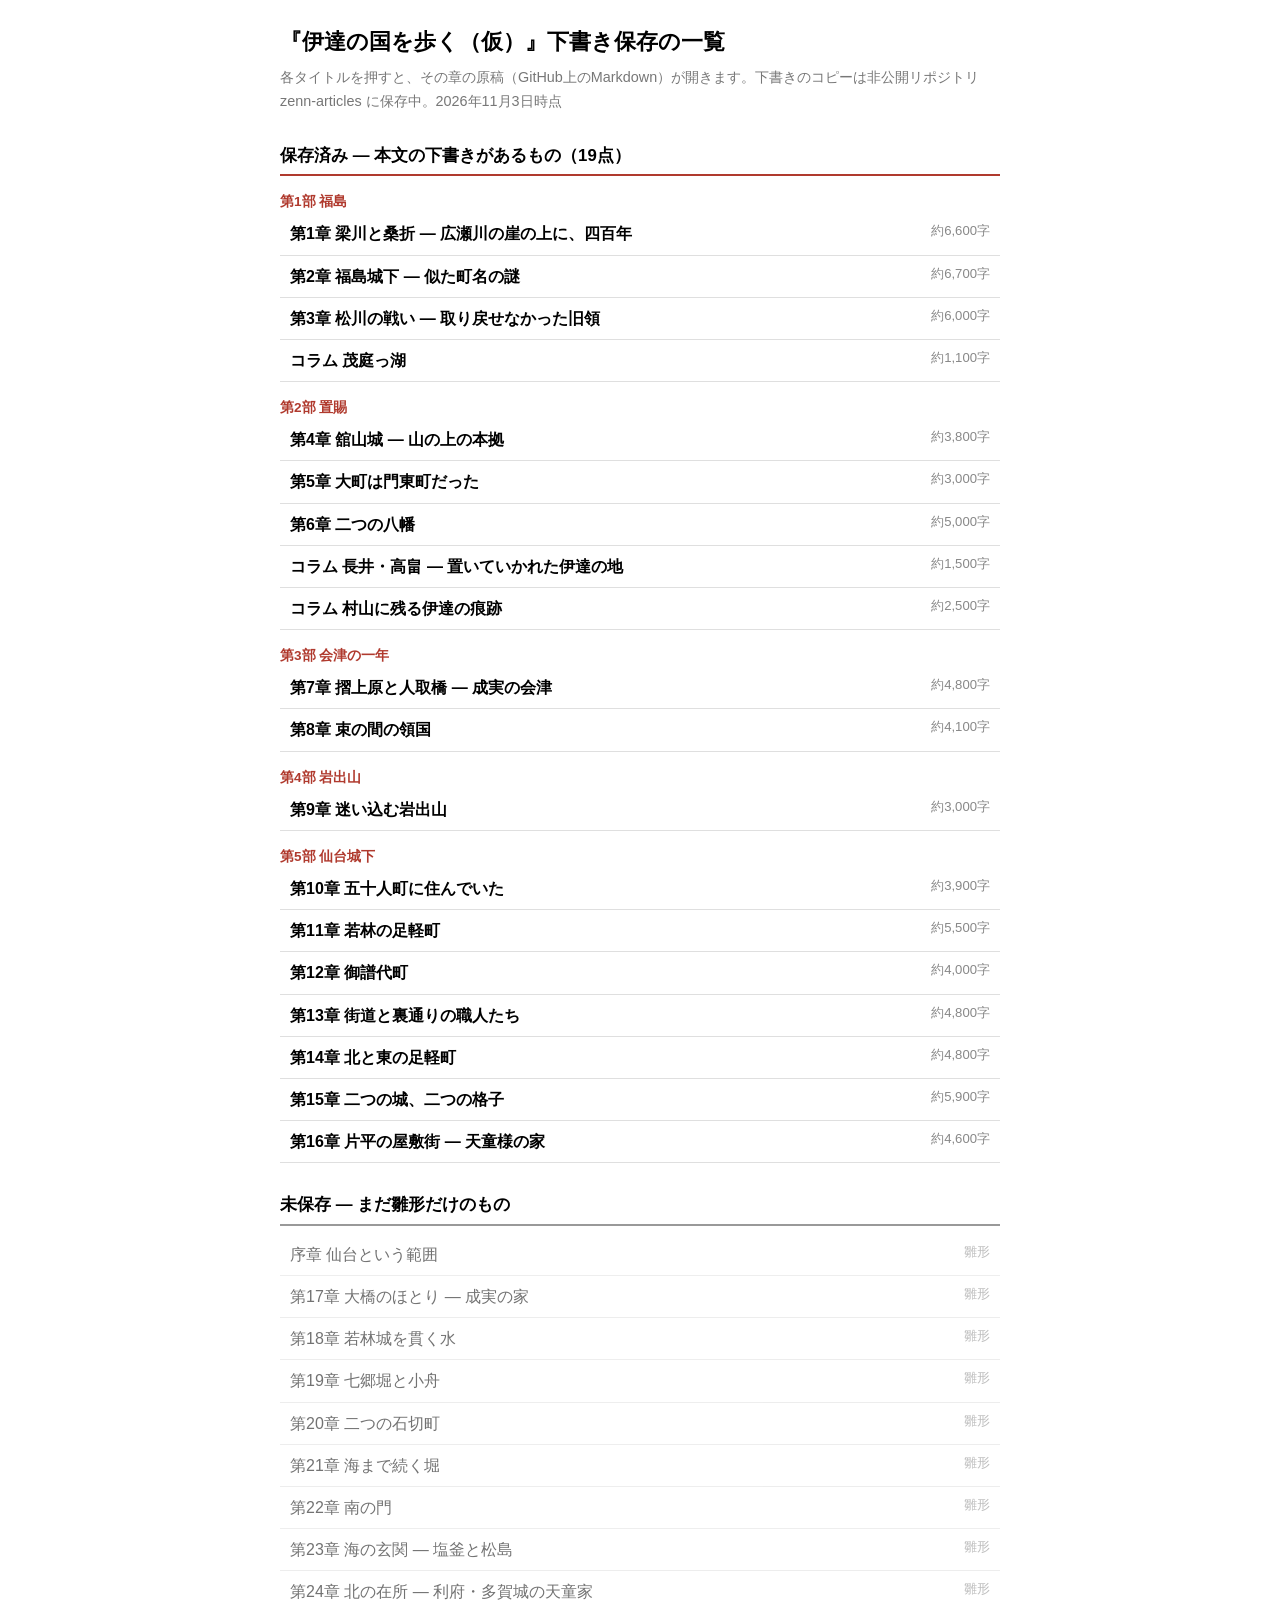
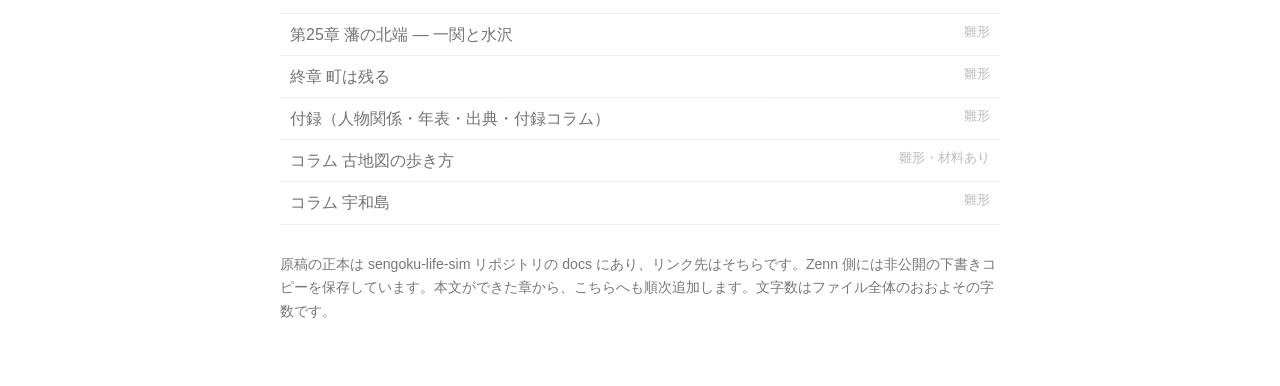
==== index.html @ dba853ce "第16章を保存済みに更新" ====
<!DOCTYPE html>
<html lang="ja">
<head>
<meta charset="utf-8">
<meta name="viewport" content="width=device-width, initial-scale=1">
<title>『伊達の国を歩く（仮）』下書き保存の一覧</title>
<style>
  :root { color-scheme: light dark; }
  body { font-family: "Hiragino Kaku Gothic ProN", "Noto Sans JP", sans-serif; margin: 0; padding: 24px 16px 48px; line-height: 1.7; }
  main { max-width: 720px; margin: 0 auto; }
  h1 { font-size: 1.35rem; margin: 0 0 4px; }
  .sub { color: #777; font-size: .9rem; margin-bottom: 20px; }
  h2 { font-size: 1.05rem; margin: 28px 0 8px; padding-bottom: 4px; border-bottom: 2px solid #b03a2e; }
  h2.todo { border-bottom-color: #999; }
  ul { list-style: none; padding: 0; margin: 0; }
  li { padding: 7px 10px; border-bottom: 1px solid rgba(128,128,128,.25); display: flex; justify-content: space-between; gap: 12px; }
  li .name { font-weight: 600; }
  li a { color: inherit; text-decoration: none; }
  li a:hover { text-decoration: underline; color: #b03a2e; }
  li .meta { color: #888; font-size: .82rem; white-space: nowrap; }
  li.dim { opacity: .55; }
  li.dim .name { font-weight: 400; }
  .badge { display: inline-block; font-size: .75rem; padding: 1px 8px; border-radius: 999px; background: #b03a2e; color: #fff; vertical-align: middle; margin-left: 6px; }
  .badge.gray { background: #888; }
  .note { margin-top: 28px; font-size: .88rem; color: #777; }
  .part { margin-top: 14px; font-size: .85rem; color: #b03a2e; font-weight: 700; }
</style>
</head>
<body>
<main>
  <h1>『伊達の国を歩く（仮）』下書き保存の一覧</h1>
  <div class="sub">各タイトルを押すと、その章の原稿（GitHub上のMarkdown）が開きます。下書きのコピーは非公開リポジトリ zenn-articles に保存中。2026年11月3日時点</div>

  <h2>保存済み ― 本文の下書きがあるもの（19点）</h2>
  <div class="part">第1部 福島</div>
  <ul>
    <li><span class="name"><a href="https://github.com/oosawak/sengoku-life-sim/blob/main/docs/book-ch01-yanagawa-koori.md">第1章 梁川と桑折 ― 広瀬川の崖の上に、四百年</a></span><span class="meta">約6,600字</span></li>
    <li><span class="name"><a href="https://github.com/oosawak/sengoku-life-sim/blob/main/docs/book-ch02-fukushima-jokamachi.md">第2章 福島城下 ― 似た町名の謎</a></span><span class="meta">約6,700字</span></li>
    <li><span class="name"><a href="https://github.com/oosawak/sengoku-life-sim/blob/main/docs/book-ch03-matsukawa.md">第3章 松川の戦い ― 取り戻せなかった旧領</a></span><span class="meta">約6,000字</span></li>
    <li><span class="name"><a href="https://github.com/oosawak/sengoku-life-sim/blob/main/docs/book-col-moniwa.md">コラム 茂庭っ湖</a></span><span class="meta">約1,100字</span></li>
  </ul>
  <div class="part">第2部 置賜</div>
  <ul>
    <li><span class="name"><a href="https://github.com/oosawak/sengoku-life-sim/blob/main/docs/book-ch04-tateyama.md">第4章 舘山城 ― 山の上の本拠</a></span><span class="meta">約3,800字</span></li>
    <li><span class="name"><a href="https://github.com/oosawak/sengoku-life-sim/blob/main/docs/book-ch05-omachi-kadoto.md">第5章 大町は門東町だった</a></span><span class="meta">約3,000字</span></li>
    <li><span class="name"><a href="https://github.com/oosawak/sengoku-life-sim/blob/main/docs/book-ch06-hachiman.md">第6章 二つの八幡</a></span><span class="meta">約5,000字</span></li>
    <li><span class="name"><a href="https://github.com/oosawak/sengoku-life-sim/blob/main/docs/book-col-nagai-takahata.md">コラム 長井・高畠 ― 置いていかれた伊達の地</a></span><span class="meta">約1,500字</span></li>
    <li><span class="name"><a href="https://github.com/oosawak/sengoku-life-sim/blob/main/docs/book-col-murayama-date.md">コラム 村山に残る伊達の痕跡</a></span><span class="meta">約2,500字</span></li>
  </ul>
  <div class="part">第3部 会津の一年</div>
  <ul>
    <li><span class="name"><a href="https://github.com/oosawak/sengoku-life-sim/blob/main/docs/book-ch07-aizu-shigezane.md">第7章 摺上原と人取橋 ― 成実の会津</a></span><span class="meta">約4,800字</span></li>
    <li><span class="name"><a href="https://github.com/oosawak/sengoku-life-sim/blob/main/docs/book-ch08-aizu-ryokoku.md">第8章 束の間の領国</a></span><span class="meta">約4,100字</span></li>
  </ul>
  <div class="part">第4部 岩出山</div>
  <ul>
    <li><span class="name"><a href="https://github.com/oosawak/sengoku-life-sim/blob/main/docs/book-ch09-iwadeyama.md">第9章 迷い込む岩出山</a></span><span class="meta">約3,000字</span></li>
  </ul>
  <div class="part">第5部 仙台城下</div>
  <ul>
    <li><span class="name"><a href="https://github.com/oosawak/sengoku-life-sim/blob/main/docs/book-ch10-gojuninmachi.md">第10章 五十人町に住んでいた</a></span><span class="meta">約3,900字</span></li>
    <li><span class="name"><a href="https://github.com/oosawak/sengoku-life-sim/blob/main/docs/book-ch11-wakabayashi-ashigaru.md">第11章 若林の足軽町</a></span><span class="meta">約5,500字</span></li>
    <li><span class="name"><a href="https://github.com/oosawak/sengoku-life-sim/blob/main/docs/book-ch12-gofudaicho.md">第12章 御譜代町</a></span><span class="meta">約4,000字</span></li>
    <li><span class="name"><a href="https://github.com/oosawak/sengoku-life-sim/blob/main/docs/book-ch13-shokunin.md">第13章 街道と裏通りの職人たち</a></span><span class="meta">約4,800字</span></li>
    <li><span class="name"><a href="https://github.com/oosawak/sengoku-life-sim/blob/main/docs/book-ch14-kita-higashi-ashigaru.md">第14章 北と東の足軽町</a></span><span class="meta">約4,800字</span></li>
    <li><span class="name"><a href="https://github.com/oosawak/sengoku-life-sim/blob/main/docs/book-ch15-two-grids.md">第15章 二つの城、二つの格子</a></span><span class="meta">約5,900字</span></li>
    <li><span class="name"><a href="https://github.com/oosawak/sengoku-life-sim/blob/main/docs/book-ch16-katahira-tendo.md">第16章 片平の屋敷街 ― 天童様の家</a></span><span class="meta">約4,600字</span></li>
  </ul>

  <h2 class="todo">未保存 ― まだ雛形だけのもの</h2>
  <ul>
    <li class="dim"><span class="name"><a href="https://github.com/oosawak/sengoku-life-sim/blob/main/docs/book-ch00-intro.md">序章 仙台という範囲</a></span><span class="meta">雛形</span></li>
    <li class="dim"><span class="name"><a href="https://github.com/oosawak/sengoku-life-sim/blob/main/docs/book-ch17-ohashi-shigezane.md">第17章 大橋のほとり ― 成実の家</a></span><span class="meta">雛形</span></li>
    <li class="dim"><span class="name"><a href="https://github.com/oosawak/sengoku-life-sim/blob/main/docs/book-ch18-rokugo-hori.md">第18章 若林城を貫く水</a></span><span class="meta">雛形</span></li>
    <li class="dim"><span class="name"><a href="https://github.com/oosawak/sengoku-life-sim/blob/main/docs/book-ch19-shichigo-hori.md">第19章 七郷堀と小舟</a></span><span class="meta">雛形</span></li>
    <li class="dim"><span class="name"><a href="https://github.com/oosawak/sengoku-life-sim/blob/main/docs/book-ch20-ishikiri.md">第20章 二つの石切町</a></span><span class="meta">雛形</span></li>
    <li class="dim"><span class="name"><a href="https://github.com/oosawak/sengoku-life-sim/blob/main/docs/book-ch21-teizan-unga.md">第21章 海まで続く堀</a></span><span class="meta">雛形</span></li>
    <li class="dim"><span class="name"><a href="https://github.com/oosawak/sengoku-life-sim/blob/main/docs/book-ch22-minami-no-mon.md">第22章 南の門</a></span><span class="meta">雛形</span></li>
    <li class="dim"><span class="name"><a href="https://github.com/oosawak/sengoku-life-sim/blob/main/docs/book-ch23-shiogama-matsushima.md">第23章 海の玄関 ― 塩釜と松島</a></span><span class="meta">雛形</span></li>
    <li class="dim"><span class="name"><a href="https://github.com/oosawak/sengoku-life-sim/blob/main/docs/book-ch24-tendo-zaisho.md">第24章 北の在所 ― 利府・多賀城の天童家</a></span><span class="meta">雛形</span></li>
    <li class="dim"><span class="name"><a href="https://github.com/oosawak/sengoku-life-sim/blob/main/docs/book-ch25-mizusawa.md">第25章 藩の北端 ― 一関と水沢</a></span><span class="meta">雛形</span></li>
    <li class="dim"><span class="name"><a href="https://github.com/oosawak/sengoku-life-sim/blob/main/docs/book-ch99-finale.md">終章 町は残る</a></span><span class="meta">雛形</span></li>
    <li class="dim"><span class="name"><a href="https://github.com/oosawak/sengoku-life-sim/blob/main/docs/book-appendix.md">付録（人物関係・年表・出典・付録コラム）</a></span><span class="meta">雛形</span></li>
    <li class="dim"><span class="name"><a href="https://github.com/oosawak/sengoku-life-sim/blob/main/docs/book-col-oldmaps.md">コラム 古地図の歩き方</a></span><span class="meta">雛形・材料あり</span></li>
    <li class="dim"><span class="name"><a href="https://github.com/oosawak/sengoku-life-sim/blob/main/docs/book-col-uwajima.md">コラム 宇和島</a></span><span class="meta">雛形</span></li>
  </ul>

  <p class="note">原稿の正本は sengoku-life-sim リポジトリの docs にあり、リンク先はそちらです。Zenn 側には非公開の下書きコピーを保存しています。本文ができた章から、こちらへも順次追加します。文字数はファイル全体のおおよその字数です。</p>
</main>
</body>
</html>
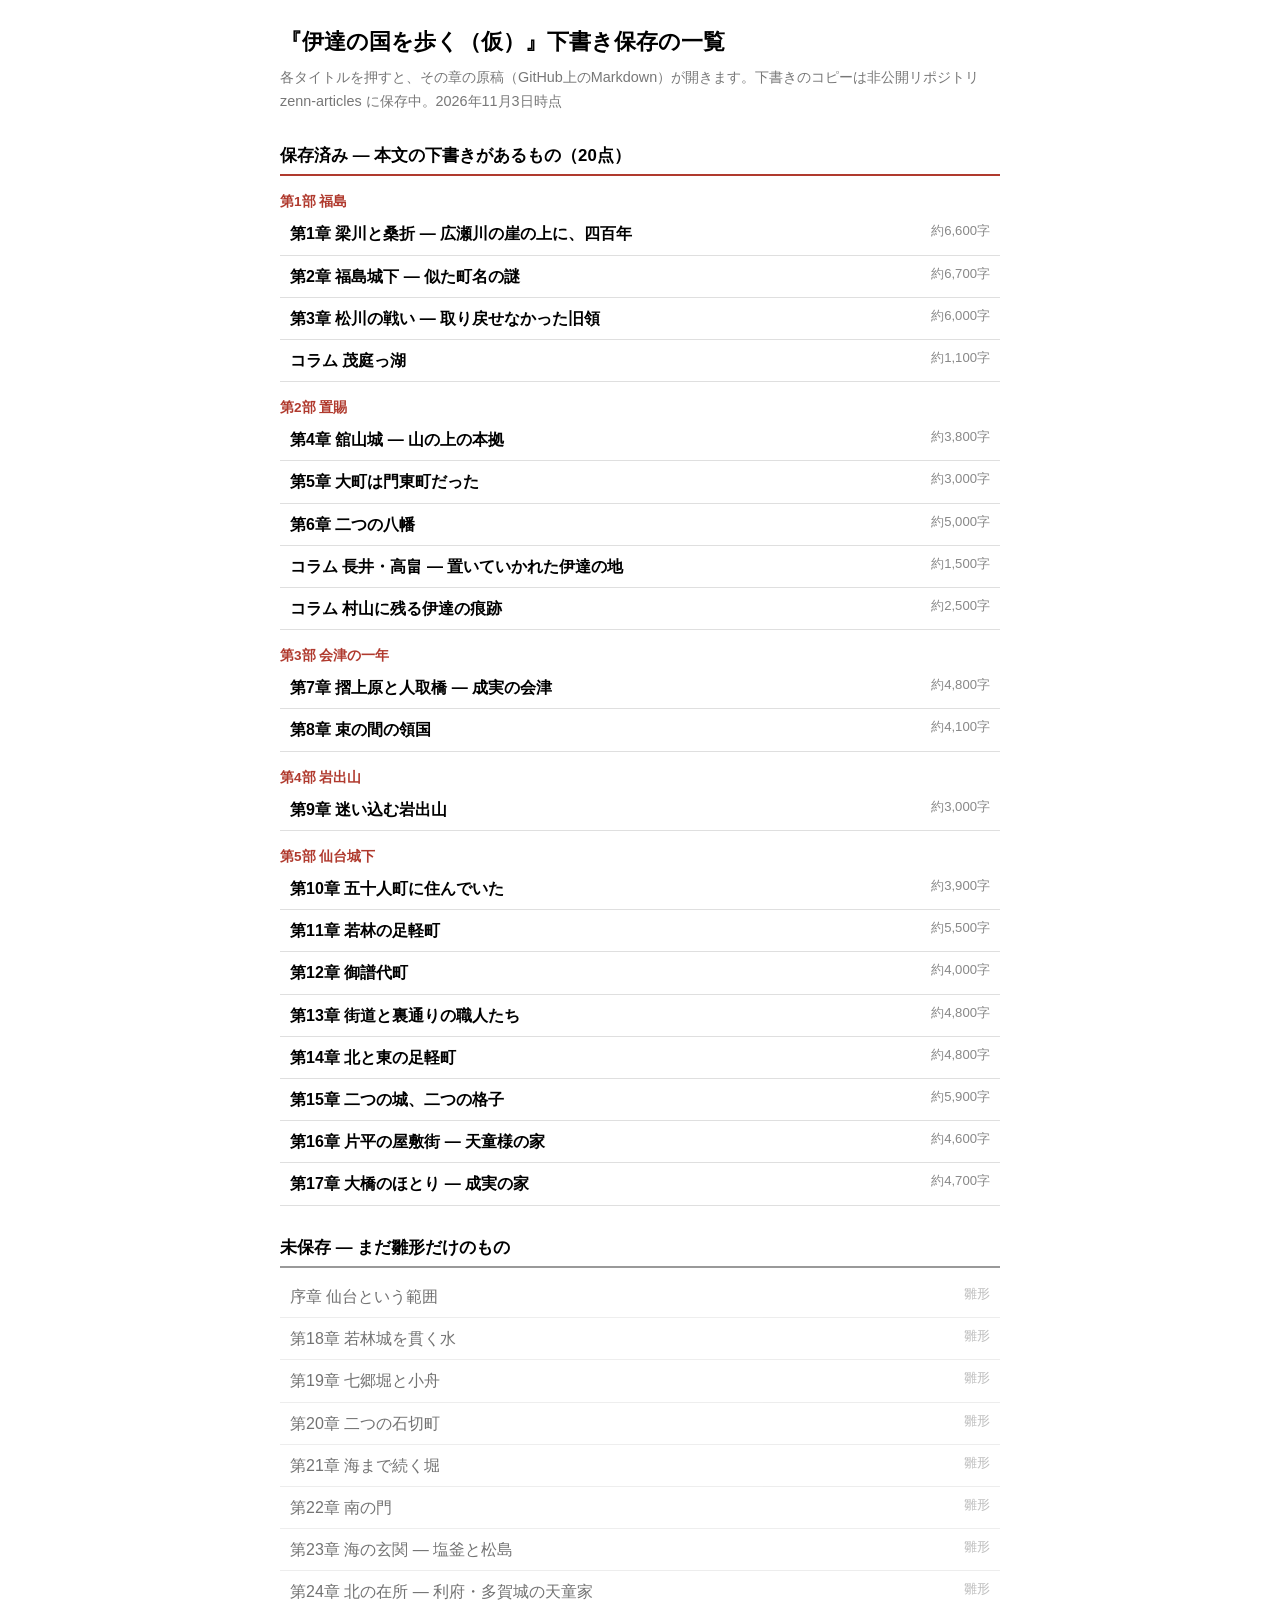
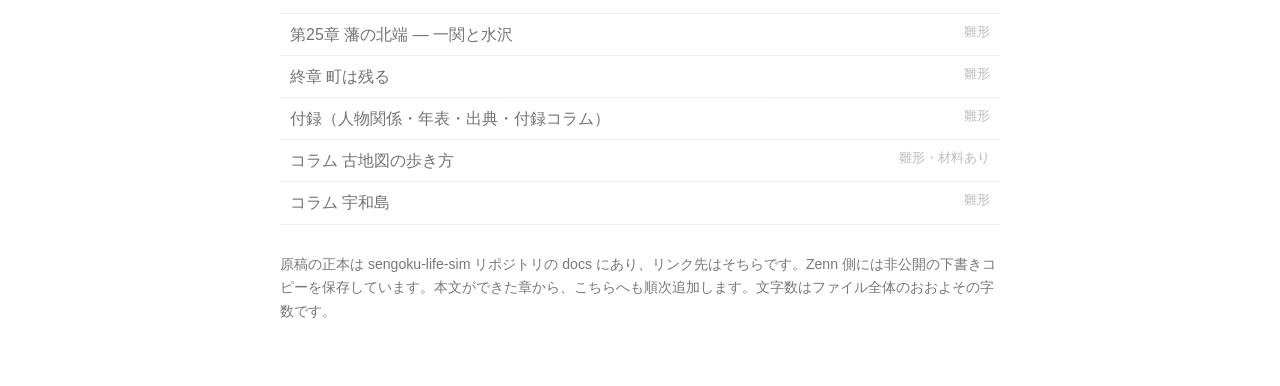
==== commit 72cbca81: "第17章を保存済みに更新" ====
--- a/index.html
+++ b/index.html
@@ -31,7 +31,7 @@
   <h1>『伊達の国を歩く（仮）』下書き保存の一覧</h1>
   <div class="sub">各タイトルを押すと、その章の原稿（GitHub上のMarkdown）が開きます。下書きのコピーは非公開リポジトリ zenn-articles に保存中。2026年11月3日時点</div>
 
-  <h2>保存済み ― 本文の下書きがあるもの（19点）</h2>
+  <h2>保存済み ― 本文の下書きがあるもの（20点）</h2>
   <div class="part">第1部 福島</div>
   <ul>
     <li><span class="name"><a href="https://github.com/oosawak/sengoku-life-sim/blob/main/docs/book-ch01-yanagawa-koori.md">第1章 梁川と桑折 ― 広瀬川の崖の上に、四百年</a></span><span class="meta">約6,600字</span></li>
@@ -65,12 +65,12 @@
     <li><span class="name"><a href="https://github.com/oosawak/sengoku-life-sim/blob/main/docs/book-ch14-kita-higashi-ashigaru.md">第14章 北と東の足軽町</a></span><span class="meta">約4,800字</span></li>
     <li><span class="name"><a href="https://github.com/oosawak/sengoku-life-sim/blob/main/docs/book-ch15-two-grids.md">第15章 二つの城、二つの格子</a></span><span class="meta">約5,900字</span></li>
     <li><span class="name"><a href="https://github.com/oosawak/sengoku-life-sim/blob/main/docs/book-ch16-katahira-tendo.md">第16章 片平の屋敷街 ― 天童様の家</a></span><span class="meta">約4,600字</span></li>
+    <li><span class="name"><a href="https://github.com/oosawak/sengoku-life-sim/blob/main/docs/book-ch17-ohashi-shigezane.md">第17章 大橋のほとり ― 成実の家</a></span><span class="meta">約4,700字</span></li>
   </ul>
 
   <h2 class="todo">未保存 ― まだ雛形だけのもの</h2>
   <ul>
     <li class="dim"><span class="name"><a href="https://github.com/oosawak/sengoku-life-sim/blob/main/docs/book-ch00-intro.md">序章 仙台という範囲</a></span><span class="meta">雛形</span></li>
-    <li class="dim"><span class="name"><a href="https://github.com/oosawak/sengoku-life-sim/blob/main/docs/book-ch17-ohashi-shigezane.md">第17章 大橋のほとり ― 成実の家</a></span><span class="meta">雛形</span></li>
     <li class="dim"><span class="name"><a href="https://github.com/oosawak/sengoku-life-sim/blob/main/docs/book-ch18-rokugo-hori.md">第18章 若林城を貫く水</a></span><span class="meta">雛形</span></li>
     <li class="dim"><span class="name"><a href="https://github.com/oosawak/sengoku-life-sim/blob/main/docs/book-ch19-shichigo-hori.md">第19章 七郷堀と小舟</a></span><span class="meta">雛形</span></li>
     <li class="dim"><span class="name"><a href="https://github.com/oosawak/sengoku-life-sim/blob/main/docs/book-ch20-ishikiri.md">第20章 二つの石切町</a></span><span class="meta">雛形</span></li>
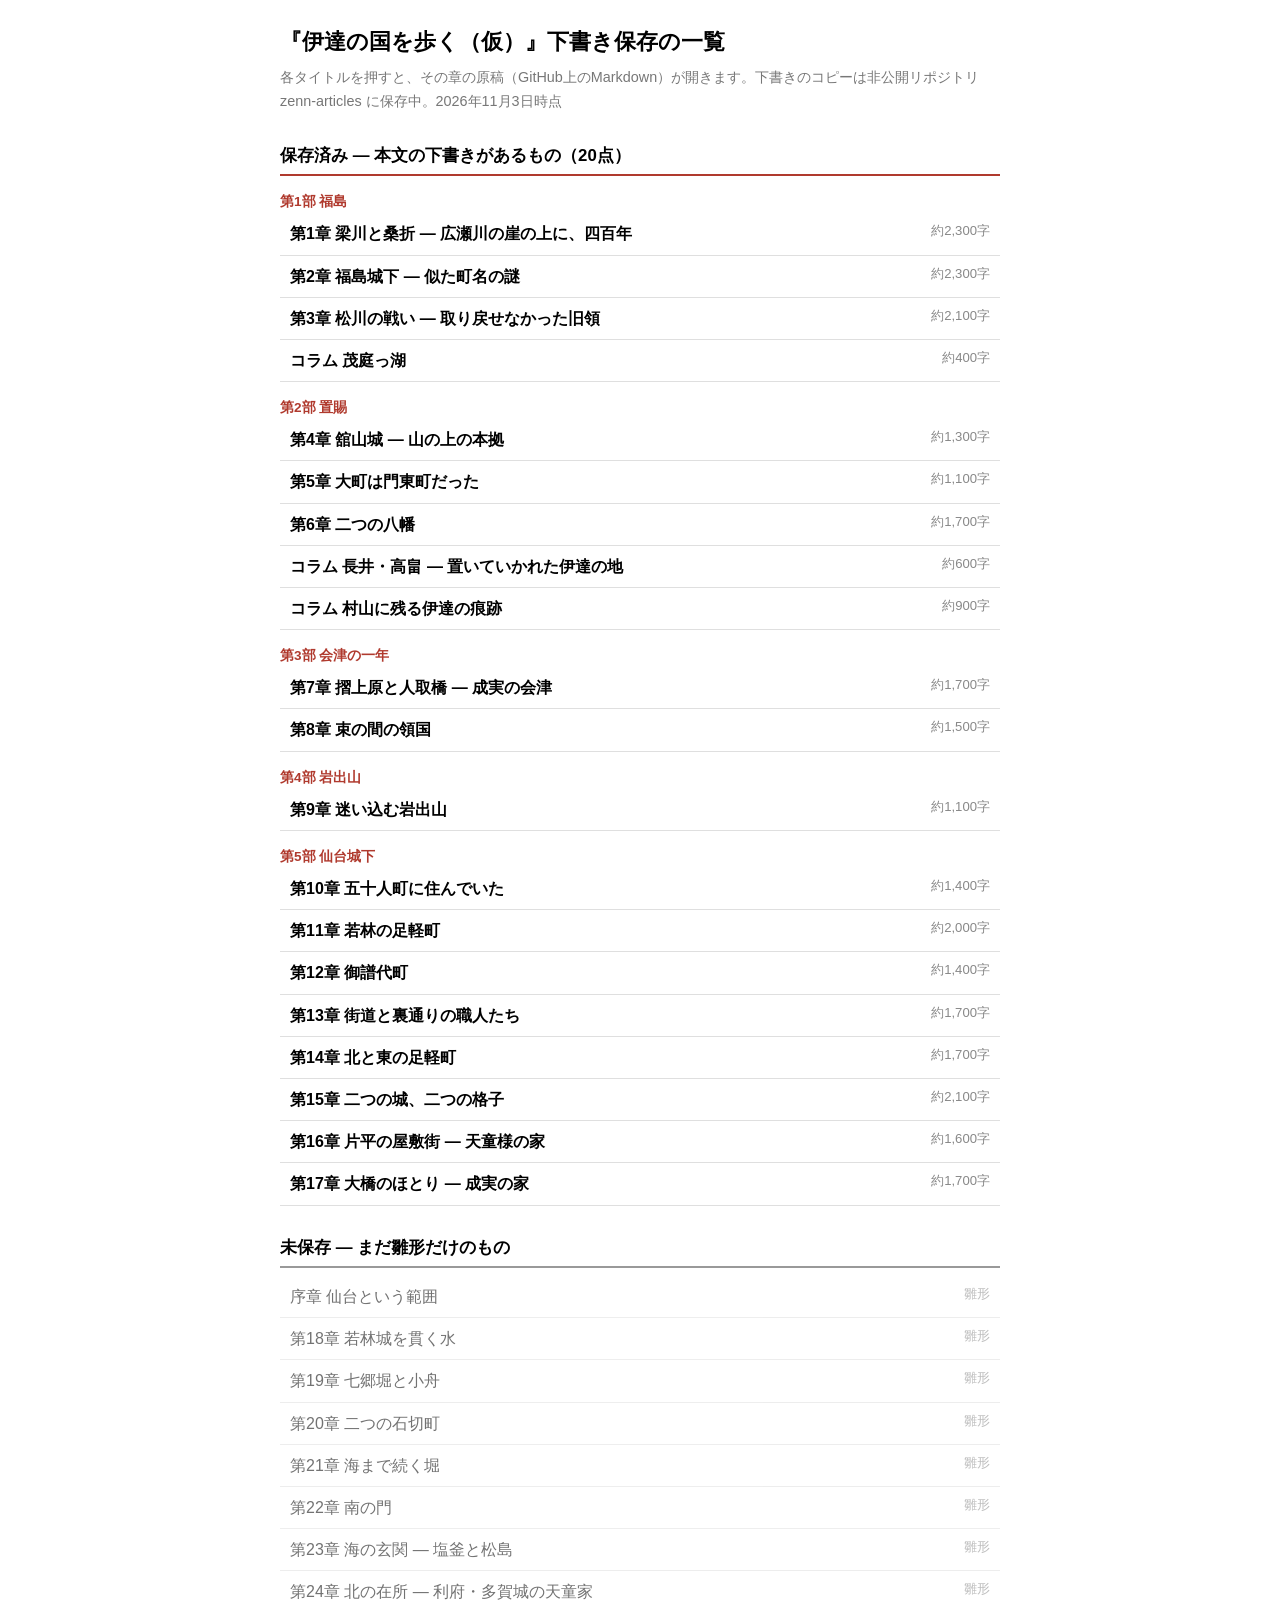
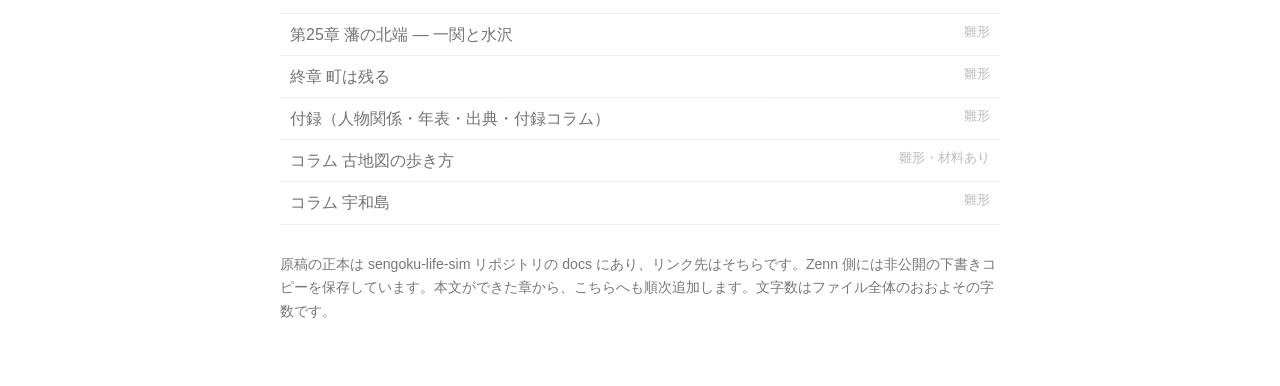
==== commit 0bfc5df7: "一覧の字数を実字数に修正（バイト数を字数と表示していた）" ====
--- a/index.html
+++ b/index.html
@@ -34,38 +34,38 @@
   <h2>保存済み ― 本文の下書きがあるもの（20点）</h2>
   <div class="part">第1部 福島</div>
   <ul>
-    <li><span class="name"><a href="https://github.com/oosawak/sengoku-life-sim/blob/main/docs/book-ch01-yanagawa-koori.md">第1章 梁川と桑折 ― 広瀬川の崖の上に、四百年</a></span><span class="meta">約6,600字</span></li>
-    <li><span class="name"><a href="https://github.com/oosawak/sengoku-life-sim/blob/main/docs/book-ch02-fukushima-jokamachi.md">第2章 福島城下 ― 似た町名の謎</a></span><span class="meta">約6,700字</span></li>
-    <li><span class="name"><a href="https://github.com/oosawak/sengoku-life-sim/blob/main/docs/book-ch03-matsukawa.md">第3章 松川の戦い ― 取り戻せなかった旧領</a></span><span class="meta">約6,000字</span></li>
-    <li><span class="name"><a href="https://github.com/oosawak/sengoku-life-sim/blob/main/docs/book-col-moniwa.md">コラム 茂庭っ湖</a></span><span class="meta">約1,100字</span></li>
+    <li><span class="name"><a href="https://github.com/oosawak/sengoku-life-sim/blob/main/docs/book-ch01-yanagawa-koori.md">第1章 梁川と桑折 ― 広瀬川の崖の上に、四百年</a></span><span class="meta">約2,300字</span></li>
+    <li><span class="name"><a href="https://github.com/oosawak/sengoku-life-sim/blob/main/docs/book-ch02-fukushima-jokamachi.md">第2章 福島城下 ― 似た町名の謎</a></span><span class="meta">約2,300字</span></li>
+    <li><span class="name"><a href="https://github.com/oosawak/sengoku-life-sim/blob/main/docs/book-ch03-matsukawa.md">第3章 松川の戦い ― 取り戻せなかった旧領</a></span><span class="meta">約2,100字</span></li>
+    <li><span class="name"><a href="https://github.com/oosawak/sengoku-life-sim/blob/main/docs/book-col-moniwa.md">コラム 茂庭っ湖</a></span><span class="meta">約400字</span></li>
   </ul>
   <div class="part">第2部 置賜</div>
   <ul>
-    <li><span class="name"><a href="https://github.com/oosawak/sengoku-life-sim/blob/main/docs/book-ch04-tateyama.md">第4章 舘山城 ― 山の上の本拠</a></span><span class="meta">約3,800字</span></li>
-    <li><span class="name"><a href="https://github.com/oosawak/sengoku-life-sim/blob/main/docs/book-ch05-omachi-kadoto.md">第5章 大町は門東町だった</a></span><span class="meta">約3,000字</span></li>
-    <li><span class="name"><a href="https://github.com/oosawak/sengoku-life-sim/blob/main/docs/book-ch06-hachiman.md">第6章 二つの八幡</a></span><span class="meta">約5,000字</span></li>
-    <li><span class="name"><a href="https://github.com/oosawak/sengoku-life-sim/blob/main/docs/book-col-nagai-takahata.md">コラム 長井・高畠 ― 置いていかれた伊達の地</a></span><span class="meta">約1,500字</span></li>
-    <li><span class="name"><a href="https://github.com/oosawak/sengoku-life-sim/blob/main/docs/book-col-murayama-date.md">コラム 村山に残る伊達の痕跡</a></span><span class="meta">約2,500字</span></li>
+    <li><span class="name"><a href="https://github.com/oosawak/sengoku-life-sim/blob/main/docs/book-ch04-tateyama.md">第4章 舘山城 ― 山の上の本拠</a></span><span class="meta">約1,300字</span></li>
+    <li><span class="name"><a href="https://github.com/oosawak/sengoku-life-sim/blob/main/docs/book-ch05-omachi-kadoto.md">第5章 大町は門東町だった</a></span><span class="meta">約1,100字</span></li>
+    <li><span class="name"><a href="https://github.com/oosawak/sengoku-life-sim/blob/main/docs/book-ch06-hachiman.md">第6章 二つの八幡</a></span><span class="meta">約1,700字</span></li>
+    <li><span class="name"><a href="https://github.com/oosawak/sengoku-life-sim/blob/main/docs/book-col-nagai-takahata.md">コラム 長井・高畠 ― 置いていかれた伊達の地</a></span><span class="meta">約600字</span></li>
+    <li><span class="name"><a href="https://github.com/oosawak/sengoku-life-sim/blob/main/docs/book-col-murayama-date.md">コラム 村山に残る伊達の痕跡</a></span><span class="meta">約900字</span></li>
   </ul>
   <div class="part">第3部 会津の一年</div>
   <ul>
-    <li><span class="name"><a href="https://github.com/oosawak/sengoku-life-sim/blob/main/docs/book-ch07-aizu-shigezane.md">第7章 摺上原と人取橋 ― 成実の会津</a></span><span class="meta">約4,800字</span></li>
-    <li><span class="name"><a href="https://github.com/oosawak/sengoku-life-sim/blob/main/docs/book-ch08-aizu-ryokoku.md">第8章 束の間の領国</a></span><span class="meta">約4,100字</span></li>
+    <li><span class="name"><a href="https://github.com/oosawak/sengoku-life-sim/blob/main/docs/book-ch07-aizu-shigezane.md">第7章 摺上原と人取橋 ― 成実の会津</a></span><span class="meta">約1,700字</span></li>
+    <li><span class="name"><a href="https://github.com/oosawak/sengoku-life-sim/blob/main/docs/book-ch08-aizu-ryokoku.md">第8章 束の間の領国</a></span><span class="meta">約1,500字</span></li>
   </ul>
   <div class="part">第4部 岩出山</div>
   <ul>
-    <li><span class="name"><a href="https://github.com/oosawak/sengoku-life-sim/blob/main/docs/book-ch09-iwadeyama.md">第9章 迷い込む岩出山</a></span><span class="meta">約3,000字</span></li>
+    <li><span class="name"><a href="https://github.com/oosawak/sengoku-life-sim/blob/main/docs/book-ch09-iwadeyama.md">第9章 迷い込む岩出山</a></span><span class="meta">約1,100字</span></li>
   </ul>
   <div class="part">第5部 仙台城下</div>
   <ul>
-    <li><span class="name"><a href="https://github.com/oosawak/sengoku-life-sim/blob/main/docs/book-ch10-gojuninmachi.md">第10章 五十人町に住んでいた</a></span><span class="meta">約3,900字</span></li>
-    <li><span class="name"><a href="https://github.com/oosawak/sengoku-life-sim/blob/main/docs/book-ch11-wakabayashi-ashigaru.md">第11章 若林の足軽町</a></span><span class="meta">約5,500字</span></li>
-    <li><span class="name"><a href="https://github.com/oosawak/sengoku-life-sim/blob/main/docs/book-ch12-gofudaicho.md">第12章 御譜代町</a></span><span class="meta">約4,000字</span></li>
-    <li><span class="name"><a href="https://github.com/oosawak/sengoku-life-sim/blob/main/docs/book-ch13-shokunin.md">第13章 街道と裏通りの職人たち</a></span><span class="meta">約4,800字</span></li>
-    <li><span class="name"><a href="https://github.com/oosawak/sengoku-life-sim/blob/main/docs/book-ch14-kita-higashi-ashigaru.md">第14章 北と東の足軽町</a></span><span class="meta">約4,800字</span></li>
-    <li><span class="name"><a href="https://github.com/oosawak/sengoku-life-sim/blob/main/docs/book-ch15-two-grids.md">第15章 二つの城、二つの格子</a></span><span class="meta">約5,900字</span></li>
-    <li><span class="name"><a href="https://github.com/oosawak/sengoku-life-sim/blob/main/docs/book-ch16-katahira-tendo.md">第16章 片平の屋敷街 ― 天童様の家</a></span><span class="meta">約4,600字</span></li>
-    <li><span class="name"><a href="https://github.com/oosawak/sengoku-life-sim/blob/main/docs/book-ch17-ohashi-shigezane.md">第17章 大橋のほとり ― 成実の家</a></span><span class="meta">約4,700字</span></li>
+    <li><span class="name"><a href="https://github.com/oosawak/sengoku-life-sim/blob/main/docs/book-ch10-gojuninmachi.md">第10章 五十人町に住んでいた</a></span><span class="meta">約1,400字</span></li>
+    <li><span class="name"><a href="https://github.com/oosawak/sengoku-life-sim/blob/main/docs/book-ch11-wakabayashi-ashigaru.md">第11章 若林の足軽町</a></span><span class="meta">約2,000字</span></li>
+    <li><span class="name"><a href="https://github.com/oosawak/sengoku-life-sim/blob/main/docs/book-ch12-gofudaicho.md">第12章 御譜代町</a></span><span class="meta">約1,400字</span></li>
+    <li><span class="name"><a href="https://github.com/oosawak/sengoku-life-sim/blob/main/docs/book-ch13-shokunin.md">第13章 街道と裏通りの職人たち</a></span><span class="meta">約1,700字</span></li>
+    <li><span class="name"><a href="https://github.com/oosawak/sengoku-life-sim/blob/main/docs/book-ch14-kita-higashi-ashigaru.md">第14章 北と東の足軽町</a></span><span class="meta">約1,700字</span></li>
+    <li><span class="name"><a href="https://github.com/oosawak/sengoku-life-sim/blob/main/docs/book-ch15-two-grids.md">第15章 二つの城、二つの格子</a></span><span class="meta">約2,100字</span></li>
+    <li><span class="name"><a href="https://github.com/oosawak/sengoku-life-sim/blob/main/docs/book-ch16-katahira-tendo.md">第16章 片平の屋敷街 ― 天童様の家</a></span><span class="meta">約1,600字</span></li>
+    <li><span class="name"><a href="https://github.com/oosawak/sengoku-life-sim/blob/main/docs/book-ch17-ohashi-shigezane.md">第17章 大橋のほとり ― 成実の家</a></span><span class="meta">約1,700字</span></li>
   </ul>
 
   <h2 class="todo">未保存 ― まだ雛形だけのもの</h2>
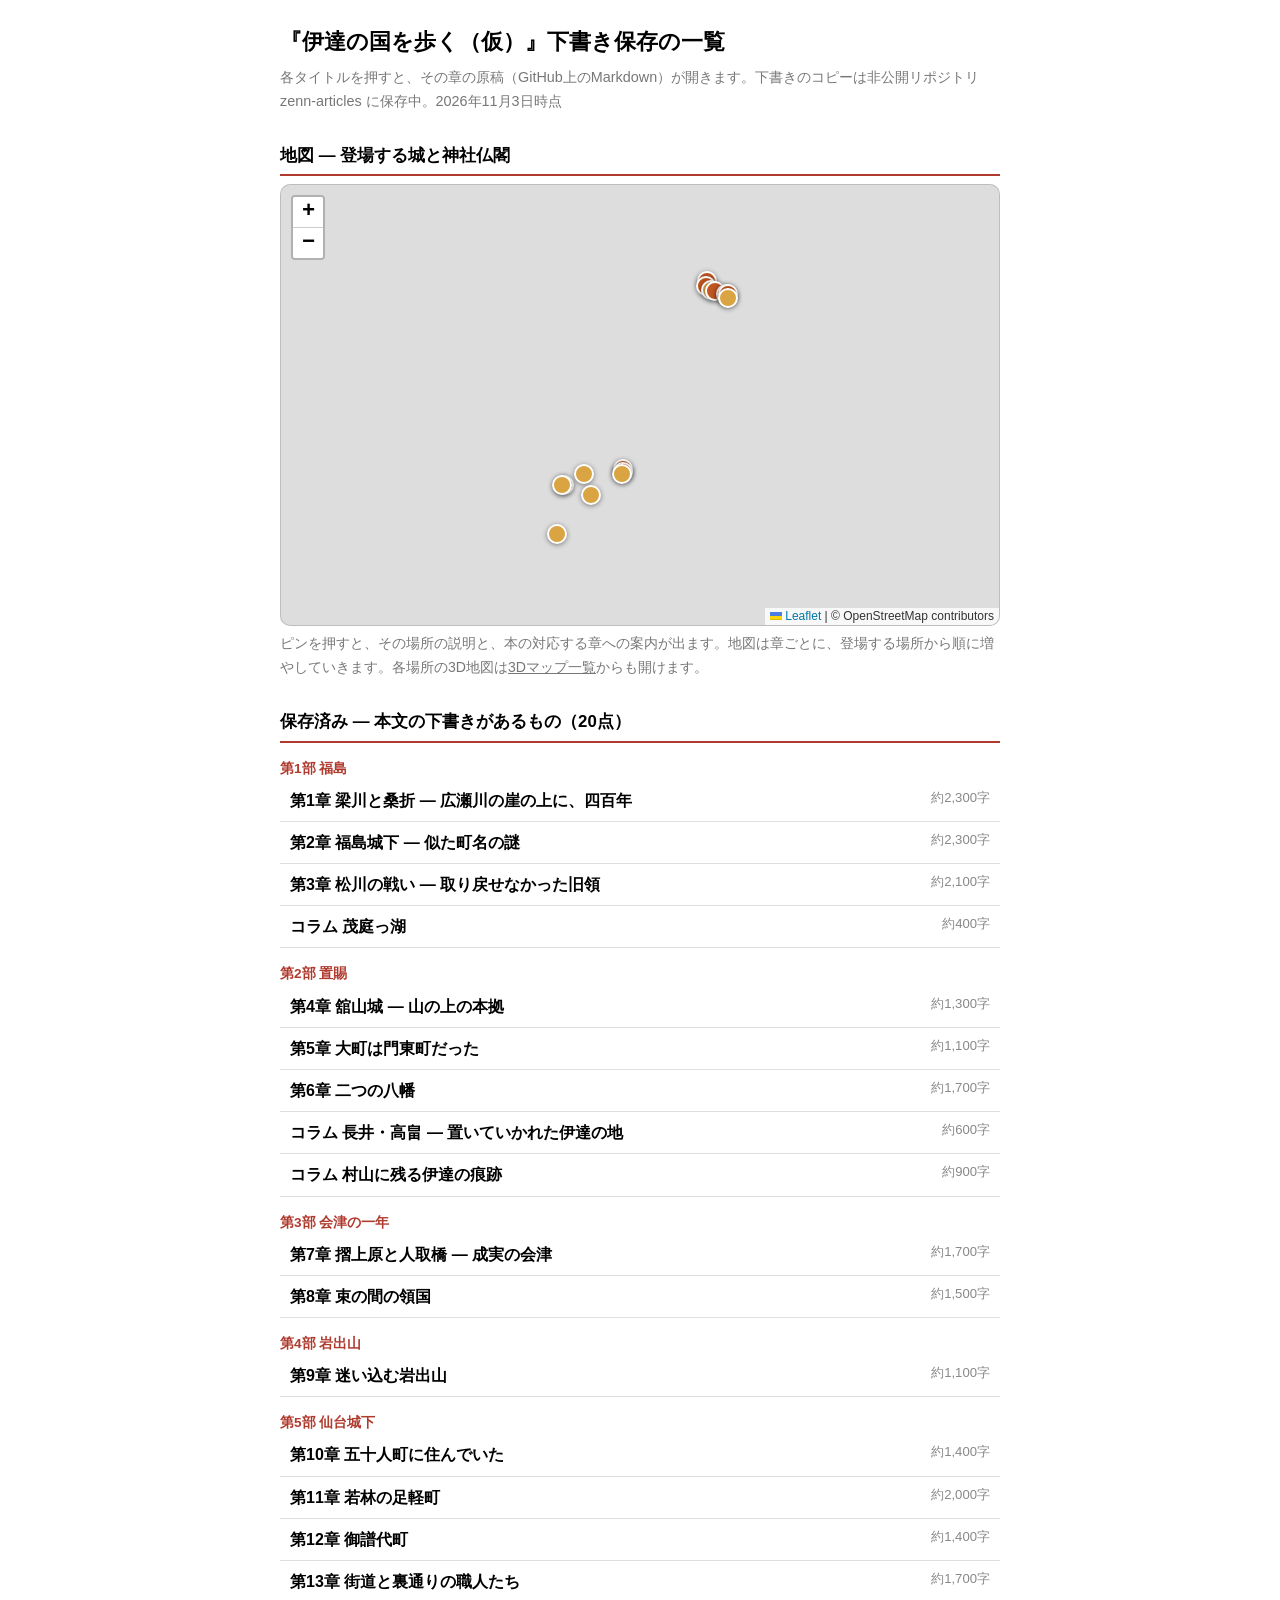
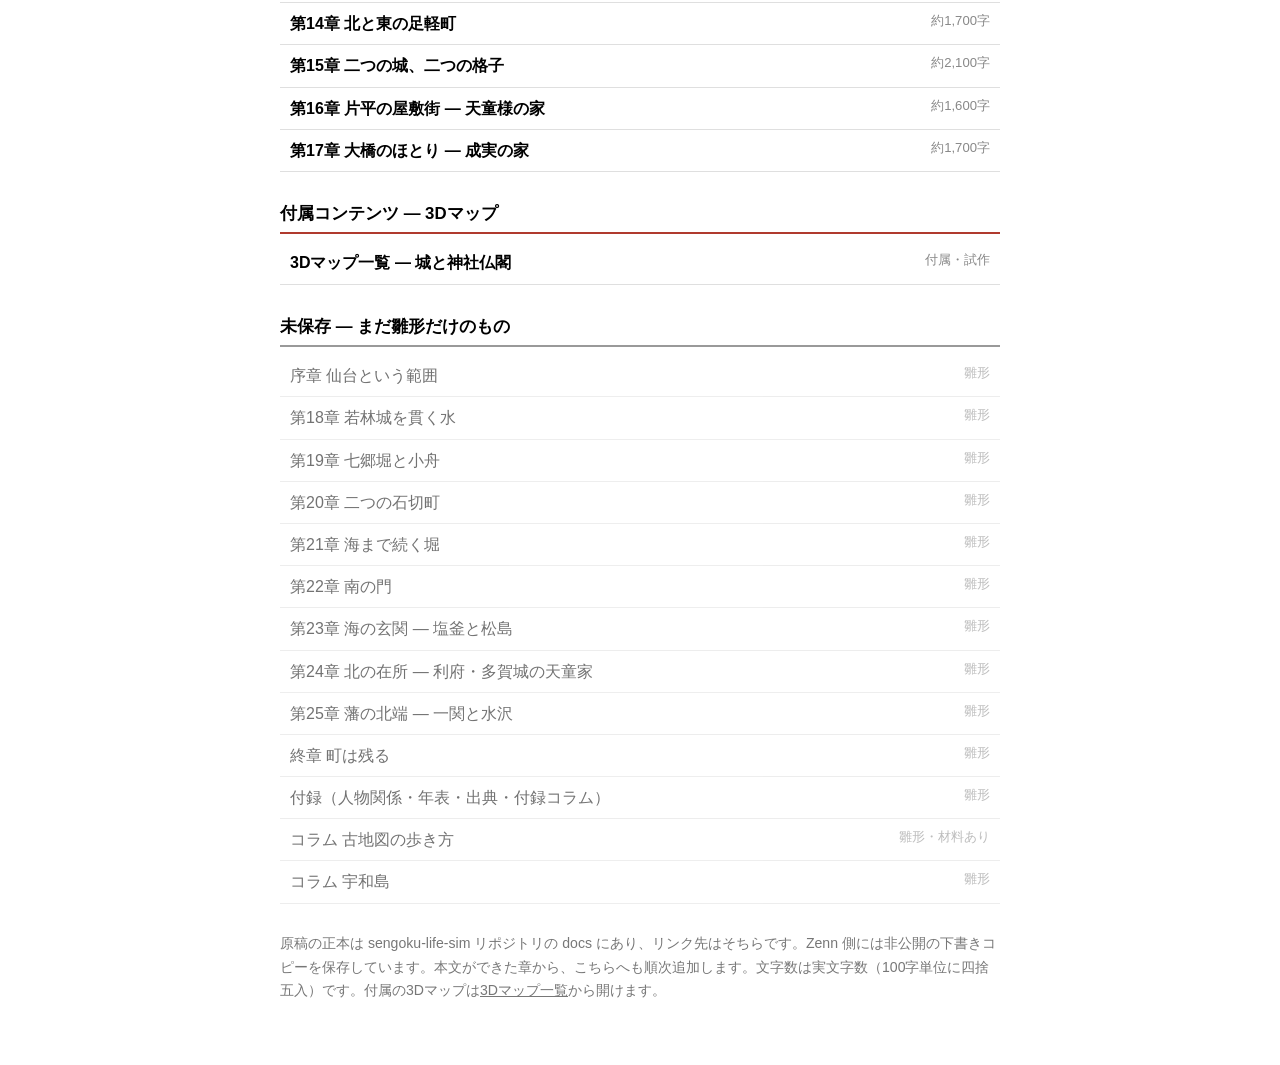
==== commit 74cb9b9f: "3Dマップを公開: 仙台城下と福島の大サイズ（梁川・桑折、大森と飯坂）" ====
--- a/index.html
+++ b/index.html
@@ -23,13 +23,27 @@
   .badge { display: inline-block; font-size: .75rem; padding: 1px 8px; border-radius: 999px; background: #b03a2e; color: #fff; vertical-align: middle; margin-left: 6px; }
   .badge.gray { background: #888; }
   .note { margin-top: 28px; font-size: .88rem; color: #777; }
+  .sub a, .note a { color: inherit; text-decoration: underline; }
   .part { margin-top: 14px; font-size: .85rem; color: #b03a2e; font-weight: 700; }
+  #map2d { height: 440px; border-radius: 10px; border: 1px solid rgba(128,128,128,.35); margin: 6px 0 4px; z-index: 0; }
+  .pin { border-radius: 50%; border: 2px solid #fff; box-shadow: 0 1px 5px rgba(0,0,0,.45); }
+  .pin.castle { background: #d9a441; }
+  .pin.shrine { background: #c05621; }
+  .pop h3 { margin: 0 0 2px; font-size: 1rem; }
+  .pop .kind { display: inline-block; font-size: .72rem; padding: 0 7px; border-radius: 999px; background: #b03a2e; color: #fff; margin-left: 5px; vertical-align: middle; }
+  .pop p { margin: 6px 0; font-size: .86rem; line-height: 1.65; }
+  .pop .chap { font-size: .8rem; color: #666; line-height: 1.7; }
 </style>
+<link rel="stylesheet" href="./vendor/leaflet/leaflet.css">
 </head>
 <body>
 <main>
   <h1>『伊達の国を歩く（仮）』下書き保存の一覧</h1>
   <div class="sub">各タイトルを押すと、その章の原稿（GitHub上のMarkdown）が開きます。下書きのコピーは非公開リポジトリ zenn-articles に保存中。2026年11月3日時点</div>
+
+  <h2>地図 ― 登場する城と神社仏閣</h2>
+  <div id="map2d"></div>
+  <p class="note" style="margin-top:6px">ピンを押すと、その場所の説明と、本の対応する章への案内が出ます。地図は章ごとに、登場する場所から順に増やしていきます。各場所の3D地図は<a href="./map-list.html">3Dマップ一覧</a>からも開けます。</p>
 
   <h2>保存済み ― 本文の下書きがあるもの（20点）</h2>
   <div class="part">第1部 福島</div>
@@ -68,6 +82,11 @@
     <li><span class="name"><a href="https://github.com/oosawak/sengoku-life-sim/blob/main/docs/book-ch17-ohashi-shigezane.md">第17章 大橋のほとり ― 成実の家</a></span><span class="meta">約1,700字</span></li>
   </ul>
 
+  <h2>付属コンテンツ ― 3Dマップ</h2>
+  <ul>
+    <li><span class="name"><a href="./map-list.html">3Dマップ一覧 ― 城と神社仏閣</a></span><span class="meta">付属・試作</span></li>
+  </ul>
+
   <h2 class="todo">未保存 ― まだ雛形だけのもの</h2>
   <ul>
     <li class="dim"><span class="name"><a href="https://github.com/oosawak/sengoku-life-sim/blob/main/docs/book-ch00-intro.md">序章 仙台という範囲</a></span><span class="meta">雛形</span></li>
@@ -85,7 +104,33 @@
     <li class="dim"><span class="name"><a href="https://github.com/oosawak/sengoku-life-sim/blob/main/docs/book-col-uwajima.md">コラム 宇和島</a></span><span class="meta">雛形</span></li>
   </ul>
 
-  <p class="note">原稿の正本は sengoku-life-sim リポジトリの docs にあり、リンク先はそちらです。Zenn 側には非公開の下書きコピーを保存しています。本文ができた章から、こちらへも順次追加します。文字数はファイル全体のおおよその字数です。</p>
+  <p class="note">原稿の正本は sengoku-life-sim リポジトリの docs にあり、リンク先はそちらです。Zenn 側には非公開の下書きコピーを保存しています。本文ができた章から、こちらへも順次追加します。文字数は実文字数（100字単位に四捨五入）です。付属の3Dマップは<a href="./map-list.html">3Dマップ一覧</a>から開けます。</p>
 </main>
+<script src="./vendor/leaflet/leaflet.js"></script>
+<script src="./places.js"></script>
+<script>
+(function(){
+  if (!window.L || !window.PLACES) return;
+  var map = L.map("map2d");
+  L.tileLayer("https://tile.openstreetmap.org/{z}/{x}/{y}.png", { attribution: "&copy; OpenStreetMap contributors", maxZoom: 18 }).addTo(map);
+  var pts = [];
+  window.PLACES.forEach(function(p){
+    var icon = L.divIcon({ className: "", html: '<div class="pin ' + p.kind + '" style="width:16px;height:16px"></div>', iconSize: [16,16], iconAnchor: [8,8] });
+    var m = L.marker([p.lat, p.lon], { icon: icon }).addTo(map);
+    var chap = "";
+    if (p.chapters && p.chapters.length) {
+      chap = "本では: " + p.chapters.map(function(c){ return '<a href="' + c.url + '" target="_blank" rel="noopener">' + c.label + '</a>'; }).join(" ／ ") + " に出てきます。";
+    } else {
+      chap = "本ではまだ取り上げていません（この地図が先行しています）。";
+    }
+    var html = '<div class="pop"><h3>' + p.name + '<span class="kind">' + (p.kind === "castle" ? "城" : "神社仏閣") + '</span></h3>'
+      + '<p>' + p.desc + '</p>'
+      + '<div class="chap">' + chap + '<br><a href="./map.html?scene=' + p.scene + '&focus=' + encodeURIComponent(p.name) + '">3Dマップで見る（' + p.sceneTitle + '）</a></div></div>';
+    m.bindPopup(html, { maxWidth: 320 });
+    pts.push([p.lat, p.lon]);
+  });
+  if (pts.length) map.fitBounds(pts, { padding: [30, 30] });
+})();
+</script>
 </body>
 </html>
--- a/vendor/leaflet/leaflet.css
+++ b/vendor/leaflet/leaflet.css
@@ -0,0 +1,661 @@
+/* required styles */
+
+.leaflet-pane,
+.leaflet-tile,
+.leaflet-marker-icon,
+.leaflet-marker-shadow,
+.leaflet-tile-container,
+.leaflet-pane > svg,
+.leaflet-pane > canvas,
+.leaflet-zoom-box,
+.leaflet-image-layer,
+.leaflet-layer {
+	position: absolute;
+	left: 0;
+	top: 0;
+	}
+.leaflet-container {
+	overflow: hidden;
+	}
+.leaflet-tile,
+.leaflet-marker-icon,
+.leaflet-marker-shadow {
+	-webkit-user-select: none;
+	   -moz-user-select: none;
+	        user-select: none;
+	  -webkit-user-drag: none;
+	}
+/* Prevents IE11 from highlighting tiles in blue */
+.leaflet-tile::selection {
+	background: transparent;
+}
+/* Safari renders non-retina tile on retina better with this, but Chrome is worse */
+.leaflet-safari .leaflet-tile {
+	image-rendering: -webkit-optimize-contrast;
+	}
+/* hack that prevents hw layers "stretching" when loading new tiles */
+.leaflet-safari .leaflet-tile-container {
+	width: 1600px;
+	height: 1600px;
+	-webkit-transform-origin: 0 0;
+	}
+.leaflet-marker-icon,
+.leaflet-marker-shadow {
+	display: block;
+	}
+/* .leaflet-container svg: reset svg max-width decleration shipped in Joomla! (joomla.org) 3.x */
+/* .leaflet-container img: map is broken in FF if you have max-width: 100% on tiles */
+.leaflet-container .leaflet-overlay-pane svg {
+	max-width: none !important;
+	max-height: none !important;
+	}
+.leaflet-container .leaflet-marker-pane img,
+.leaflet-container .leaflet-shadow-pane img,
+.leaflet-container .leaflet-tile-pane img,
+.leaflet-container img.leaflet-image-layer,
+.leaflet-container .leaflet-tile {
+	max-width: none !important;
+	max-height: none !important;
+	width: auto;
+	padding: 0;
+	}
+
+.leaflet-container img.leaflet-tile {
+	/* See: https://bugs.chromium.org/p/chromium/issues/detail?id=600120 */
+	mix-blend-mode: plus-lighter;
+}
+
+.leaflet-container.leaflet-touch-zoom {
+	-ms-touch-action: pan-x pan-y;
+	touch-action: pan-x pan-y;
+	}
+.leaflet-container.leaflet-touch-drag {
+	-ms-touch-action: pinch-zoom;
+	/* Fallback for FF which doesn't support pinch-zoom */
+	touch-action: none;
+	touch-action: pinch-zoom;
+}
+.leaflet-container.leaflet-touch-drag.leaflet-touch-zoom {
+	-ms-touch-action: none;
+	touch-action: none;
+}
+.leaflet-container {
+	-webkit-tap-highlight-color: transparent;
+}
+.leaflet-container a {
+	-webkit-tap-highlight-color: rgba(51, 181, 229, 0.4);
+}
+.leaflet-tile {
+	filter: inherit;
+	visibility: hidden;
+	}
+.leaflet-tile-loaded {
+	visibility: inherit;
+	}
+.leaflet-zoom-box {
+	width: 0;
+	height: 0;
+	-moz-box-sizing: border-box;
+	     box-sizing: border-box;
+	z-index: 800;
+	}
+/* workaround for https://bugzilla.mozilla.org/show_bug.cgi?id=888319 */
+.leaflet-overlay-pane svg {
+	-moz-user-select: none;
+	}
+
+.leaflet-pane         { z-index: 400; }
+
+.leaflet-tile-pane    { z-index: 200; }
+.leaflet-overlay-pane { z-index: 400; }
+.leaflet-shadow-pane  { z-index: 500; }
+.leaflet-marker-pane  { z-index: 600; }
+.leaflet-tooltip-pane   { z-index: 650; }
+.leaflet-popup-pane   { z-index: 700; }
+
+.leaflet-map-pane canvas { z-index: 100; }
+.leaflet-map-pane svg    { z-index: 200; }
+
+.leaflet-vml-shape {
+	width: 1px;
+	height: 1px;
+	}
+.lvml {
+	behavior: url(#default#VML);
+	display: inline-block;
+	position: absolute;
+	}
+
+
+/* control positioning */
+
+.leaflet-control {
+	position: relative;
+	z-index: 800;
+	pointer-events: visiblePainted; /* IE 9-10 doesn't have auto */
+	pointer-events: auto;
+	}
+.leaflet-top,
+.leaflet-bottom {
+	position: absolute;
+	z-index: 1000;
+	pointer-events: none;
+	}
+.leaflet-top {
+	top: 0;
+	}
+.leaflet-right {
+	right: 0;
+	}
+.leaflet-bottom {
+	bottom: 0;
+	}
+.leaflet-left {
+	left: 0;
+	}
+.leaflet-control {
+	float: left;
+	clear: both;
+	}
+.leaflet-right .leaflet-control {
+	float: right;
+	}
+.leaflet-top .leaflet-control {
+	margin-top: 10px;
+	}
+.leaflet-bottom .leaflet-control {
+	margin-bottom: 10px;
+	}
+.leaflet-left .leaflet-control {
+	margin-left: 10px;
+	}
+.leaflet-right .leaflet-control {
+	margin-right: 10px;
+	}
+
+
+/* zoom and fade animations */
+
+.leaflet-fade-anim .leaflet-popup {
+	opacity: 0;
+	-webkit-transition: opacity 0.2s linear;
+	   -moz-transition: opacity 0.2s linear;
+	        transition: opacity 0.2s linear;
+	}
+.leaflet-fade-anim .leaflet-map-pane .leaflet-popup {
+	opacity: 1;
+	}
+.leaflet-zoom-animated {
+	-webkit-transform-origin: 0 0;
+	    -ms-transform-origin: 0 0;
+	        transform-origin: 0 0;
+	}
+svg.leaflet-zoom-animated {
+	will-change: transform;
+}
+
+.leaflet-zoom-anim .leaflet-zoom-animated {
+	-webkit-transition: -webkit-transform 0.25s cubic-bezier(0,0,0.25,1);
+	   -moz-transition:    -moz-transform 0.25s cubic-bezier(0,0,0.25,1);
+	        transition:         transform 0.25s cubic-bezier(0,0,0.25,1);
+	}
+.leaflet-zoom-anim .leaflet-tile,
+.leaflet-pan-anim .leaflet-tile {
+	-webkit-transition: none;
+	   -moz-transition: none;
+	        transition: none;
+	}
+
+.leaflet-zoom-anim .leaflet-zoom-hide {
+	visibility: hidden;
+	}
+
+
+/* cursors */
+
+.leaflet-interactive {
+	cursor: pointer;
+	}
+.leaflet-grab {
+	cursor: -webkit-grab;
+	cursor:    -moz-grab;
+	cursor:         grab;
+	}
+.leaflet-crosshair,
+.leaflet-crosshair .leaflet-interactive {
+	cursor: crosshair;
+	}
+.leaflet-popup-pane,
+.leaflet-control {
+	cursor: auto;
+	}
+.leaflet-dragging .leaflet-grab,
+.leaflet-dragging .leaflet-grab .leaflet-interactive,
+.leaflet-dragging .leaflet-marker-draggable {
+	cursor: move;
+	cursor: -webkit-grabbing;
+	cursor:    -moz-grabbing;
+	cursor:         grabbing;
+	}
+
+/* marker & overlays interactivity */
+.leaflet-marker-icon,
+.leaflet-marker-shadow,
+.leaflet-image-layer,
+.leaflet-pane > svg path,
+.leaflet-tile-container {
+	pointer-events: none;
+	}
+
+.leaflet-marker-icon.leaflet-interactive,
+.leaflet-image-layer.leaflet-interactive,
+.leaflet-pane > svg path.leaflet-interactive,
+svg.leaflet-image-layer.leaflet-interactive path {
+	pointer-events: visiblePainted; /* IE 9-10 doesn't have auto */
+	pointer-events: auto;
+	}
+
+/* visual tweaks */
+
+.leaflet-container {
+	background: #ddd;
+	outline-offset: 1px;
+	}
+.leaflet-container a {
+	color: #0078A8;
+	}
+.leaflet-zoom-box {
+	border: 2px dotted #38f;
+	background: rgba(255,255,255,0.5);
+	}
+
+
+/* general typography */
+.leaflet-container {
+	font-family: "Helvetica Neue", Arial, Helvetica, sans-serif;
+	font-size: 12px;
+	font-size: 0.75rem;
+	line-height: 1.5;
+	}
+
+
+/* general toolbar styles */
+
+.leaflet-bar {
+	box-shadow: 0 1px 5px rgba(0,0,0,0.65);
+	border-radius: 4px;
+	}
+.leaflet-bar a {
+	background-color: #fff;
+	border-bottom: 1px solid #ccc;
+	width: 26px;
+	height: 26px;
+	line-height: 26px;
+	display: block;
+	text-align: center;
+	text-decoration: none;
+	color: black;
+	}
+.leaflet-bar a,
+.leaflet-control-layers-toggle {
+	background-position: 50% 50%;
+	background-repeat: no-repeat;
+	display: block;
+	}
+.leaflet-bar a:hover,
+.leaflet-bar a:focus {
+	background-color: #f4f4f4;
+	}
+.leaflet-bar a:first-child {
+	border-top-left-radius: 4px;
+	border-top-right-radius: 4px;
+	}
+.leaflet-bar a:last-child {
+	border-bottom-left-radius: 4px;
+	border-bottom-right-radius: 4px;
+	border-bottom: none;
+	}
+.leaflet-bar a.leaflet-disabled {
+	cursor: default;
+	background-color: #f4f4f4;
+	color: #bbb;
+	}
+
+.leaflet-touch .leaflet-bar a {
+	width: 30px;
+	height: 30px;
+	line-height: 30px;
+	}
+.leaflet-touch .leaflet-bar a:first-child {
+	border-top-left-radius: 2px;
+	border-top-right-radius: 2px;
+	}
+.leaflet-touch .leaflet-bar a:last-child {
+	border-bottom-left-radius: 2px;
+	border-bottom-right-radius: 2px;
+	}
+
+/* zoom control */
+
+.leaflet-control-zoom-in,
+.leaflet-control-zoom-out {
+	font: bold 18px 'Lucida Console', Monaco, monospace;
+	text-indent: 1px;
+	}
+
+.leaflet-touch .leaflet-control-zoom-in, .leaflet-touch .leaflet-control-zoom-out  {
+	font-size: 22px;
+	}
+
+
+/* layers control */
+
+.leaflet-control-layers {
+	box-shadow: 0 1px 5px rgba(0,0,0,0.4);
+	background: #fff;
+	border-radius: 5px;
+	}
+.leaflet-control-layers-toggle {
+	background-image: url(images/layers.png);
+	width: 36px;
+	height: 36px;
+	}
+.leaflet-retina .leaflet-control-layers-toggle {
+	background-image: url(images/layers-2x.png);
+	background-size: 26px 26px;
+	}
+.leaflet-touch .leaflet-control-layers-toggle {
+	width: 44px;
+	height: 44px;
+	}
+.leaflet-control-layers .leaflet-control-layers-list,
+.leaflet-control-layers-expanded .leaflet-control-layers-toggle {
+	display: none;
+	}
+.leaflet-control-layers-expanded .leaflet-control-layers-list {
+	display: block;
+	position: relative;
+	}
+.leaflet-control-layers-expanded {
+	padding: 6px 10px 6px 6px;
+	color: #333;
+	background: #fff;
+	}
+.leaflet-control-layers-scrollbar {
+	overflow-y: scroll;
+	overflow-x: hidden;
+	padding-right: 5px;
+	}
+.leaflet-control-layers-selector {
+	margin-top: 2px;
+	position: relative;
+	top: 1px;
+	}
+.leaflet-control-layers label {
+	display: block;
+	font-size: 13px;
+	font-size: 1.08333em;
+	}
+.leaflet-control-layers-separator {
+	height: 0;
+	border-top: 1px solid #ddd;
+	margin: 5px -10px 5px -6px;
+	}
+
+/* Default icon URLs */
+.leaflet-default-icon-path { /* used only in path-guessing heuristic, see L.Icon.Default */
+	background-image: url(images/marker-icon.png);
+	}
+
+
+/* attribution and scale controls */
+
+.leaflet-container .leaflet-control-attribution {
+	background: #fff;
+	background: rgba(255, 255, 255, 0.8);
+	margin: 0;
+	}
+.leaflet-control-attribution,
+.leaflet-control-scale-line {
+	padding: 0 5px;
+	color: #333;
+	line-height: 1.4;
+	}
+.leaflet-control-attribution a {
+	text-decoration: none;
+	}
+.leaflet-control-attribution a:hover,
+.leaflet-control-attribution a:focus {
+	text-decoration: underline;
+	}
+.leaflet-attribution-flag {
+	display: inline !important;
+	vertical-align: baseline !important;
+	width: 1em;
+	height: 0.6669em;
+	}
+.leaflet-left .leaflet-control-scale {
+	margin-left: 5px;
+	}
+.leaflet-bottom .leaflet-control-scale {
+	margin-bottom: 5px;
+	}
+.leaflet-control-scale-line {
+	border: 2px solid #777;
+	border-top: none;
+	line-height: 1.1;
+	padding: 2px 5px 1px;
+	white-space: nowrap;
+	-moz-box-sizing: border-box;
+	     box-sizing: border-box;
+	background: rgba(255, 255, 255, 0.8);
+	text-shadow: 1px 1px #fff;
+	}
+.leaflet-control-scale-line:not(:first-child) {
+	border-top: 2px solid #777;
+	border-bottom: none;
+	margin-top: -2px;
+	}
+.leaflet-control-scale-line:not(:first-child):not(:last-child) {
+	border-bottom: 2px solid #777;
+	}
+
+.leaflet-touch .leaflet-control-attribution,
+.leaflet-touch .leaflet-control-layers,
+.leaflet-touch .leaflet-bar {
+	box-shadow: none;
+	}
+.leaflet-touch .leaflet-control-layers,
+.leaflet-touch .leaflet-bar {
+	border: 2px solid rgba(0,0,0,0.2);
+	background-clip: padding-box;
+	}
+
+
+/* popup */
+
+.leaflet-popup {
+	position: absolute;
+	text-align: center;
+	margin-bottom: 20px;
+	}
+.leaflet-popup-content-wrapper {
+	padding: 1px;
+	text-align: left;
+	border-radius: 12px;
+	}
+.leaflet-popup-content {
+	margin: 13px 24px 13px 20px;
+	line-height: 1.3;
+	font-size: 13px;
+	font-size: 1.08333em;
+	min-height: 1px;
+	}
+.leaflet-popup-content p {
+	margin: 17px 0;
+	margin: 1.3em 0;
+	}
+.leaflet-popup-tip-container {
+	width: 40px;
+	height: 20px;
+	position: absolute;
+	left: 50%;
+	margin-top: -1px;
+	margin-left: -20px;
+	overflow: hidden;
+	pointer-events: none;
+	}
+.leaflet-popup-tip {
+	width: 17px;
+	height: 17px;
+	padding: 1px;
+
+	margin: -10px auto 0;
+	pointer-events: auto;
+
+	-webkit-transform: rotate(45deg);
+	   -moz-transform: rotate(45deg);
+	    -ms-transform: rotate(45deg);
+	        transform: rotate(45deg);
+	}
+.leaflet-popup-content-wrapper,
+.leaflet-popup-tip {
+	background: white;
+	color: #333;
+	box-shadow: 0 3px 14px rgba(0,0,0,0.4);
+	}
+.leaflet-container a.leaflet-popup-close-button {
+	position: absolute;
+	top: 0;
+	right: 0;
+	border: none;
+	text-align: center;
+	width: 24px;
+	height: 24px;
+	font: 16px/24px Tahoma, Verdana, sans-serif;
+	color: #757575;
+	text-decoration: none;
+	background: transparent;
+	}
+.leaflet-container a.leaflet-popup-close-button:hover,
+.leaflet-container a.leaflet-popup-close-button:focus {
+	color: #585858;
+	}
+.leaflet-popup-scrolled {
+	overflow: auto;
+	}
+
+.leaflet-oldie .leaflet-popup-content-wrapper {
+	-ms-zoom: 1;
+	}
+.leaflet-oldie .leaflet-popup-tip {
+	width: 24px;
+	margin: 0 auto;
+
+	-ms-filter: "progid:DXImageTransform.Microsoft.Matrix(M11=0.70710678, M12=0.70710678, M21=-0.70710678, M22=0.70710678)";
+	filter: progid:DXImageTransform.Microsoft.Matrix(M11=0.70710678, M12=0.70710678, M21=-0.70710678, M22=0.70710678);
+	}
+
+.leaflet-oldie .leaflet-control-zoom,
+.leaflet-oldie .leaflet-control-layers,
+.leaflet-oldie .leaflet-popup-content-wrapper,
+.leaflet-oldie .leaflet-popup-tip {
+	border: 1px solid #999;
+	}
+
+
+/* div icon */
+
+.leaflet-div-icon {
+	background: #fff;
+	border: 1px solid #666;
+	}
+
+
+/* Tooltip */
+/* Base styles for the element that has a tooltip */
+.leaflet-tooltip {
+	position: absolute;
+	padding: 6px;
+	background-color: #fff;
+	border: 1px solid #fff;
+	border-radius: 3px;
+	color: #222;
+	white-space: nowrap;
+	-webkit-user-select: none;
+	-moz-user-select: none;
+	-ms-user-select: none;
+	user-select: none;
+	pointer-events: none;
+	box-shadow: 0 1px 3px rgba(0,0,0,0.4);
+	}
+.leaflet-tooltip.leaflet-interactive {
+	cursor: pointer;
+	pointer-events: auto;
+	}
+.leaflet-tooltip-top:before,
+.leaflet-tooltip-bottom:before,
+.leaflet-tooltip-left:before,
+.leaflet-tooltip-right:before {
+	position: absolute;
+	pointer-events: none;
+	border: 6px solid transparent;
+	background: transparent;
+	content: "";
+	}
+
+/* Directions */
+
+.leaflet-tooltip-bottom {
+	margin-top: 6px;
+}
+.leaflet-tooltip-top {
+	margin-top: -6px;
+}
+.leaflet-tooltip-bottom:before,
+.leaflet-tooltip-top:before {
+	left: 50%;
+	margin-left: -6px;
+	}
+.leaflet-tooltip-top:before {
+	bottom: 0;
+	margin-bottom: -12px;
+	border-top-color: #fff;
+	}
+.leaflet-tooltip-bottom:before {
+	top: 0;
+	margin-top: -12px;
+	margin-left: -6px;
+	border-bottom-color: #fff;
+	}
+.leaflet-tooltip-left {
+	margin-left: -6px;
+}
+.leaflet-tooltip-right {
+	margin-left: 6px;
+}
+.leaflet-tooltip-left:before,
+.leaflet-tooltip-right:before {
+	top: 50%;
+	margin-top: -6px;
+	}
+.leaflet-tooltip-left:before {
+	right: 0;
+	margin-right: -12px;
+	border-left-color: #fff;
+	}
+.leaflet-tooltip-right:before {
+	left: 0;
+	margin-left: -12px;
+	border-right-color: #fff;
+	}
+
+/* Printing */
+
+@media print {
+	/* Prevent printers from removing background-images of controls. */
+	.leaflet-control {
+		-webkit-print-color-adjust: exact;
+		print-color-adjust: exact;
+		}
+	}
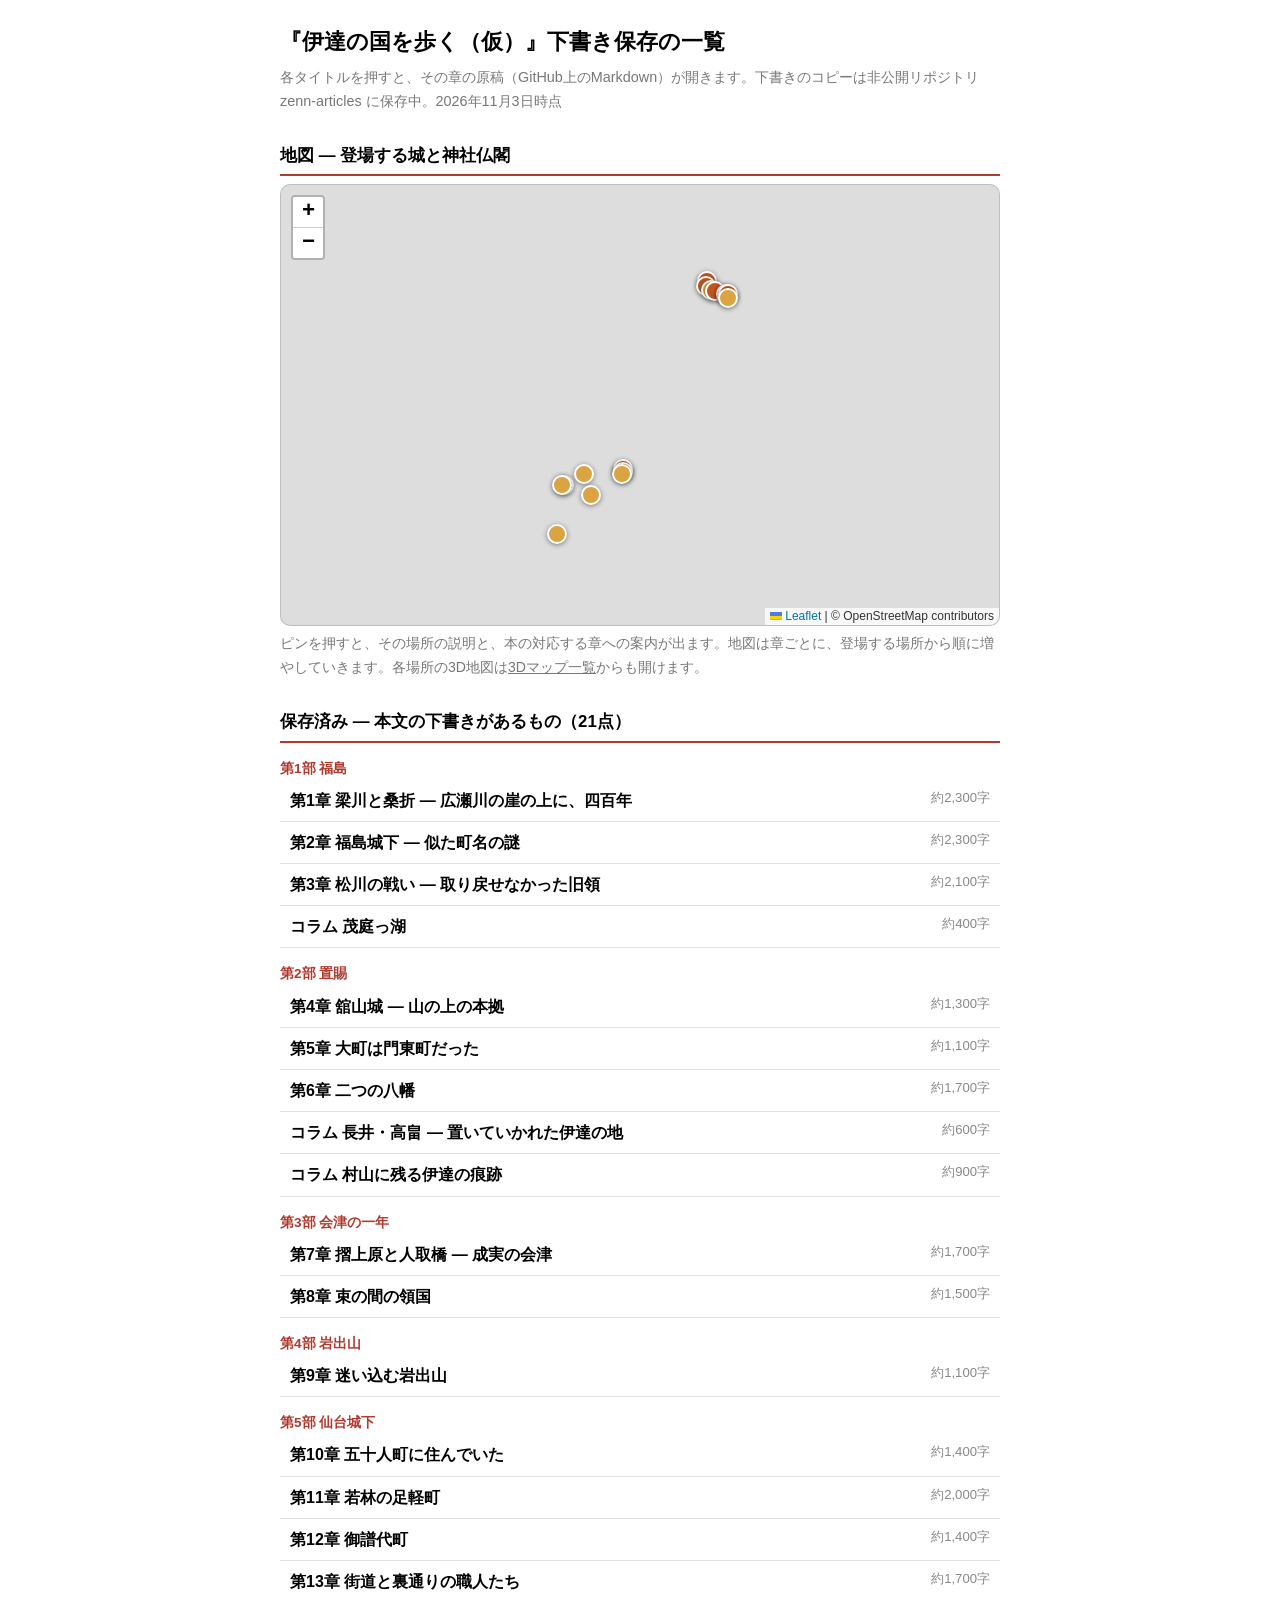
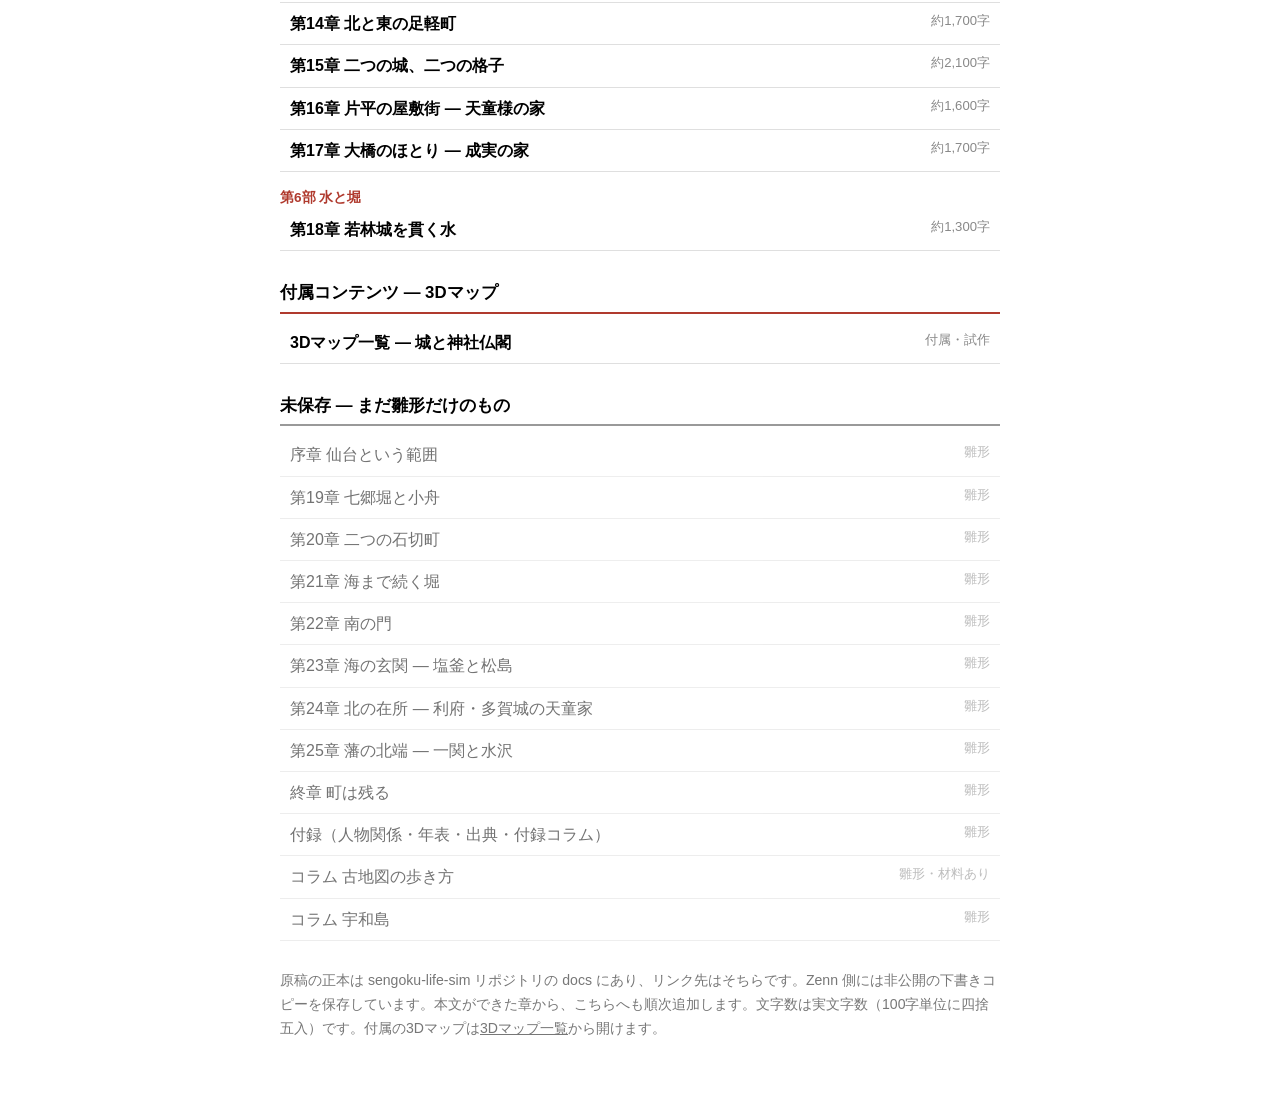
==== commit a6031ac2: "第18章を保存済みに追加（第6部 水と堀、21点に更新）" ====
--- a/index.html
+++ b/index.html
@@ -45,7 +45,7 @@
   <div id="map2d"></div>
   <p class="note" style="margin-top:6px">ピンを押すと、その場所の説明と、本の対応する章への案内が出ます。地図は章ごとに、登場する場所から順に増やしていきます。各場所の3D地図は<a href="./map-list.html">3Dマップ一覧</a>からも開けます。</p>
 
-  <h2>保存済み ― 本文の下書きがあるもの（20点）</h2>
+  <h2>保存済み ― 本文の下書きがあるもの（21点）</h2>
   <div class="part">第1部 福島</div>
   <ul>
     <li><span class="name"><a href="https://github.com/oosawak/sengoku-life-sim/blob/main/docs/book-ch01-yanagawa-koori.md">第1章 梁川と桑折 ― 広瀬川の崖の上に、四百年</a></span><span class="meta">約2,300字</span></li>
@@ -81,6 +81,10 @@
     <li><span class="name"><a href="https://github.com/oosawak/sengoku-life-sim/blob/main/docs/book-ch16-katahira-tendo.md">第16章 片平の屋敷街 ― 天童様の家</a></span><span class="meta">約1,600字</span></li>
     <li><span class="name"><a href="https://github.com/oosawak/sengoku-life-sim/blob/main/docs/book-ch17-ohashi-shigezane.md">第17章 大橋のほとり ― 成実の家</a></span><span class="meta">約1,700字</span></li>
   </ul>
+  <div class="part">第6部 水と堀</div>
+  <ul>
+    <li><span class="name"><a href="https://github.com/oosawak/sengoku-life-sim/blob/main/docs/book-ch18-rokugo-hori.md">第18章 若林城を貫く水</a></span><span class="meta">約1,300字</span></li>
+  </ul>
 
   <h2>付属コンテンツ ― 3Dマップ</h2>
   <ul>
@@ -90,7 +94,6 @@
   <h2 class="todo">未保存 ― まだ雛形だけのもの</h2>
   <ul>
     <li class="dim"><span class="name"><a href="https://github.com/oosawak/sengoku-life-sim/blob/main/docs/book-ch00-intro.md">序章 仙台という範囲</a></span><span class="meta">雛形</span></li>
-    <li class="dim"><span class="name"><a href="https://github.com/oosawak/sengoku-life-sim/blob/main/docs/book-ch18-rokugo-hori.md">第18章 若林城を貫く水</a></span><span class="meta">雛形</span></li>
     <li class="dim"><span class="name"><a href="https://github.com/oosawak/sengoku-life-sim/blob/main/docs/book-ch19-shichigo-hori.md">第19章 七郷堀と小舟</a></span><span class="meta">雛形</span></li>
     <li class="dim"><span class="name"><a href="https://github.com/oosawak/sengoku-life-sim/blob/main/docs/book-ch20-ishikiri.md">第20章 二つの石切町</a></span><span class="meta">雛形</span></li>
     <li class="dim"><span class="name"><a href="https://github.com/oosawak/sengoku-life-sim/blob/main/docs/book-ch21-teizan-unga.md">第21章 海まで続く堀</a></span><span class="meta">雛形</span></li>
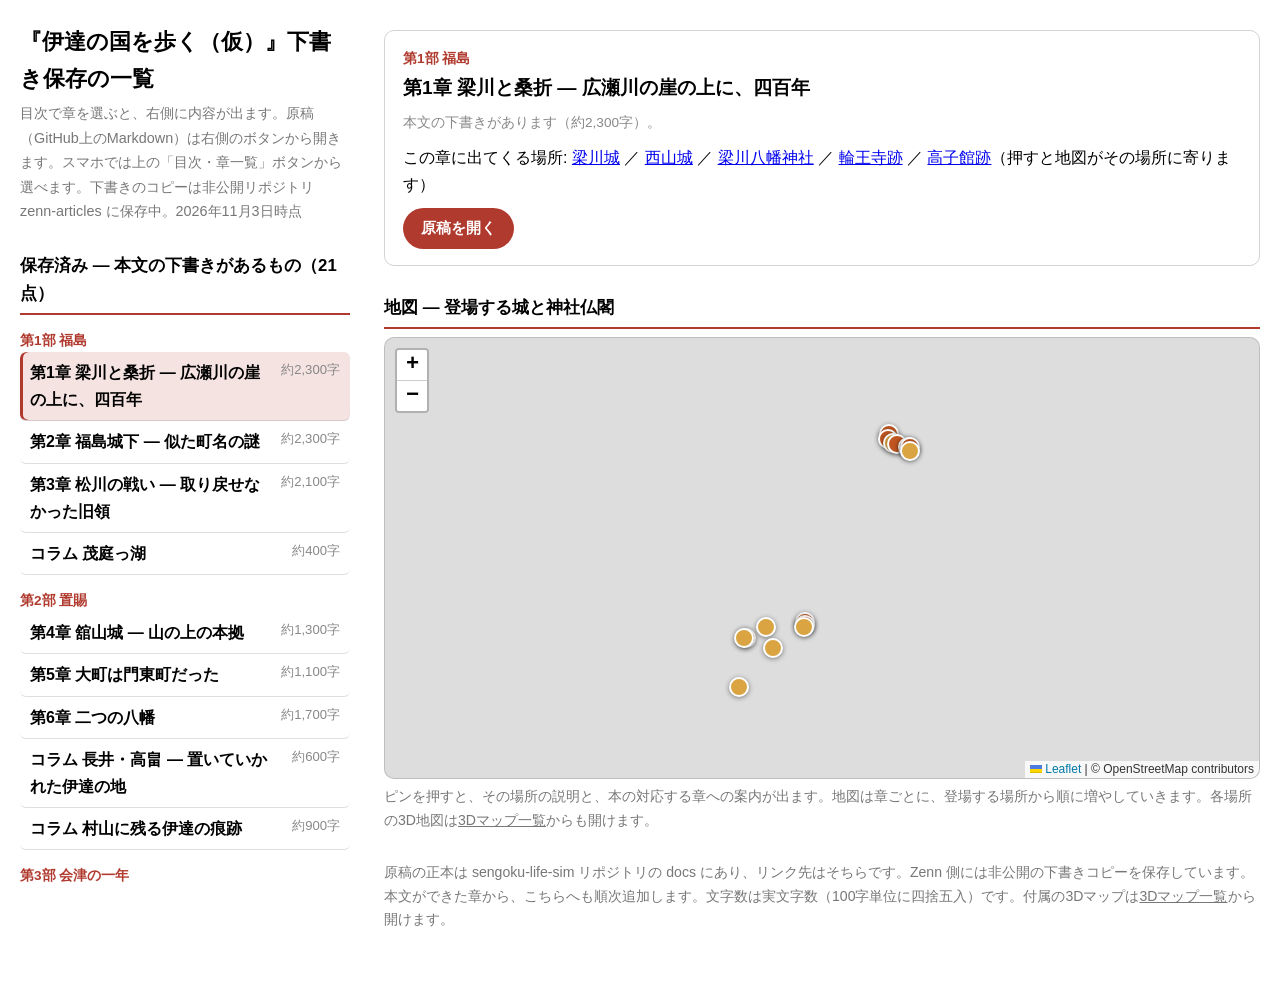
==== commit 0693faff: "一覧を長井型レイアウトに変更（左に目次、右に内容。スマホはハンバーガー）" ====
--- a/index.html
+++ b/index.html
@@ -7,7 +7,7 @@
 <style>
   :root { color-scheme: light dark; }
   body { font-family: "Hiragino Kaku Gothic ProN", "Noto Sans JP", sans-serif; margin: 0; padding: 24px 16px 48px; line-height: 1.7; }
-  main { max-width: 720px; margin: 0 auto; }
+  main { max-width: 1240px; margin: 0 auto; }
   h1 { font-size: 1.35rem; margin: 0 0 4px; }
   .sub { color: #777; font-size: .9rem; margin-bottom: 20px; }
   h2 { font-size: 1.05rem; margin: 28px 0 8px; padding-bottom: 4px; border-bottom: 2px solid #b03a2e; }
@@ -29,21 +29,44 @@
   .pin { border-radius: 50%; border: 2px solid #fff; box-shadow: 0 1px 5px rgba(0,0,0,.45); }
   .pin.castle { background: #d9a441; }
   .pin.shrine { background: #c05621; }
+  .pin.temple { background: #c05621; }
+  .pin.site { background: #5b8c5a; }
   .pop h3 { margin: 0 0 2px; font-size: 1rem; }
   .pop .kind { display: inline-block; font-size: .72rem; padding: 0 7px; border-radius: 999px; background: #b03a2e; color: #fff; margin-left: 5px; vertical-align: middle; }
   .pop p { margin: 6px 0; font-size: .86rem; line-height: 1.65; }
   .pop .chap { font-size: .8rem; color: #666; line-height: 1.7; }
+
+  .layout { display: flex; gap: 28px; align-items: flex-start; }
+  #side { width: 330px; flex: 0 0 330px; position: sticky; top: 16px; max-height: calc(100vh - 32px); overflow-y: auto; padding-right: 6px; }
+  .content { flex: 1 1 auto; min-width: 0; }
+  #side li { cursor: pointer; border-radius: 6px; }
+  #side li:hover { background: rgba(128,128,128,.10); }
+  #side li.selected { background: rgba(176,58,46,.14); box-shadow: inset 3px 0 0 #b03a2e; }
+  #detail { border: 1px solid rgba(128,128,128,.35); border-radius: 10px; padding: 16px 18px; margin: 6px 0 18px; }
+  #detail h3 { margin: 2px 0 6px; font-size: 1.2rem; }
+  #detail .dpart { color: #b03a2e; font-weight: 700; font-size: .85rem; }
+  #detail .dmeta { color: #888; font-size: .85rem; margin: 4px 0; }
+  #detail .dbody { font-size: .94rem; }
+  .openBtn { display: inline-block; margin-top: 10px; padding: 8px 18px; border-radius: 999px; background: #b03a2e; color: #fff !important; text-decoration: none !important; font-weight: 700; font-size: .92rem; }
+  #menuBtn { display: none; }
+  @media (max-width: 900px) {
+    #menuBtn { display: inline-block; position: sticky; top: 8px; z-index: 1200; padding: 8px 16px; border-radius: 999px; border: 1px solid rgba(128,128,128,.4); background: #b03a2e; color: #fff; font-weight: 700; font-size: .95rem; margin-bottom: 10px; cursor: pointer; }
+    .layout { display: block; }
+    #side { position: fixed; top: 0; left: 0; bottom: 0; width: 84vw; max-width: 340px; max-height: none; background: Canvas; z-index: 1100; padding: 18px 16px; box-shadow: 2px 0 14px rgba(0,0,0,.35); transform: translateX(-105%); transition: transform .25s ease; overflow-y: auto; }
+    #side.open { transform: translateX(0); }
+    #map2d { height: 340px; }
+  }
 </style>
 <link rel="stylesheet" href="./vendor/leaflet/leaflet.css">
 </head>
 <body>
 <main>
+  <button id="menuBtn" type="button">☰ 目次・章一覧</button>
+  <div class="layout">
+  <aside id="side">
   <h1>『伊達の国を歩く（仮）』下書き保存の一覧</h1>
-  <div class="sub">各タイトルを押すと、その章の原稿（GitHub上のMarkdown）が開きます。下書きのコピーは非公開リポジトリ zenn-articles に保存中。2026年11月3日時点</div>
-
-  <h2>地図 ― 登場する城と神社仏閣</h2>
-  <div id="map2d"></div>
-  <p class="note" style="margin-top:6px">ピンを押すと、その場所の説明と、本の対応する章への案内が出ます。地図は章ごとに、登場する場所から順に増やしていきます。各場所の3D地図は<a href="./map-list.html">3Dマップ一覧</a>からも開けます。</p>
+  <div class="sub">目次で章を選ぶと、右側に内容が出ます。原稿（GitHub上のMarkdown）は右側のボタンから開きます。スマホでは上の「目次・章一覧」ボタンから選べます。下書きのコピーは非公開リポジトリ zenn-articles に保存中。2026年11月3日時点</div>
+
 
   <h2>保存済み ― 本文の下書きがあるもの（21点）</h2>
   <div class="part">第1部 福島</div>
@@ -107,7 +130,20 @@
     <li class="dim"><span class="name"><a href="https://github.com/oosawak/sengoku-life-sim/blob/main/docs/book-col-uwajima.md">コラム 宇和島</a></span><span class="meta">雛形</span></li>
   </ul>
 
+  </aside>
+  <div class="content">
+  <section id="detail">
+    <div class="dpart">『伊達の国を歩く（仮）』</div>
+    <h3>章を選ぶと、ここに内容が出ます</h3>
+    <div class="dbody">目次から章を選んでください。本文の下書きがあるものは21点です。地図のピンを押しても、その場所の説明がここに出ます。</div>
+  </section>
+  <h2>地図 ― 登場する城と神社仏閣</h2>
+  <div id="map2d"></div>
+  <p class="note" style="margin-top:6px">ピンを押すと、その場所の説明と、本の対応する章への案内が出ます。地図は章ごとに、登場する場所から順に増やしていきます。各場所の3D地図は<a href="./map-list.html">3Dマップ一覧</a>からも開けます。</p>
+
   <p class="note">原稿の正本は sengoku-life-sim リポジトリの docs にあり、リンク先はそちらです。Zenn 側には非公開の下書きコピーを保存しています。本文ができた章から、こちらへも順次追加します。文字数は実文字数（100字単位に四捨五入）です。付属の3Dマップは<a href="./map-list.html">3Dマップ一覧</a>から開けます。</p>
+  </div>
+  </div>
 </main>
 <script src="./vendor/leaflet/leaflet.js"></script>
 <script src="./places.js"></script>
@@ -115,18 +151,22 @@
 (function(){
   if (!window.L || !window.PLACES) return;
   var map = L.map("map2d");
+  window.__map = map;
+  window.__markers = {};
   L.tileLayer("https://tile.openstreetmap.org/{z}/{x}/{y}.png", { attribution: "&copy; OpenStreetMap contributors", maxZoom: 18 }).addTo(map);
   var pts = [];
   window.PLACES.forEach(function(p){
     var icon = L.divIcon({ className: "", html: '<div class="pin ' + p.kind + '" style="width:16px;height:16px"></div>', iconSize: [16,16], iconAnchor: [8,8] });
     var m = L.marker([p.lat, p.lon], { icon: icon }).addTo(map);
+    window.__markers[p.name] = m;
+    m.on("click", function(){ if (window.__onPlaceClick) window.__onPlaceClick(p); });
     var chap = "";
     if (p.chapters && p.chapters.length) {
       chap = "本では: " + p.chapters.map(function(c){ return '<a href="' + c.url + '" target="_blank" rel="noopener">' + c.label + '</a>'; }).join(" ／ ") + " に出てきます。";
     } else {
       chap = "本ではまだ取り上げていません（この地図が先行しています）。";
     }
-    var html = '<div class="pop"><h3>' + p.name + '<span class="kind">' + (p.kind === "castle" ? "城" : "神社仏閣") + '</span></h3>'
+    var html = '<div class="pop"><h3>' + p.name + '<span class="kind">' + ({castle:"城", shrine:"神社", temple:"寺", site:"史跡"}[p.kind] || "神社仏閣") + '</span></h3>'
       + '<p>' + p.desc + '</p>'
       + '<div class="chap">' + chap + '<br><a href="./map.html?scene=' + p.scene + '&focus=' + encodeURIComponent(p.name) + '">3Dマップで見る（' + p.sceneTitle + '）</a></div></div>';
     m.bindPopup(html, { maxWidth: 320 });
@@ -135,5 +175,68 @@
   if (pts.length) map.fitBounds(pts, { padding: [30, 30] });
 })();
 </script>
+
+<script>
+(function(){
+  var detail = document.getElementById("detail");
+  var side = document.getElementById("side");
+  var menuBtn = document.getElementById("menuBtn");
+  if (menuBtn) menuBtn.addEventListener("click", function(){ side.classList.toggle("open"); });
+  function esc(s){ return String(s).replace(/&/g,"&amp;").replace(/</g,"&lt;"); }
+  function partOf(li){
+    var prev = li.parentElement ? li.parentElement.previousElementSibling : null;
+    return prev ? prev.textContent.trim() : "";
+  }
+  function showChapter(li, fromClick){
+    document.querySelectorAll("#side li.selected").forEach(function(x){ x.classList.remove("selected"); });
+    li.classList.add("selected");
+    var a = li.querySelector("a");
+    var title = a ? a.textContent.trim() : li.textContent.trim();
+    var url = a ? a.getAttribute("href") : "";
+    var meta = li.querySelector(".meta") ? li.querySelector(".meta").textContent.trim() : "";
+    var isLocal = url && url.indexOf("./") === 0;
+    var status = "";
+    if (meta.indexOf("雛形") >= 0) status = "まだ雛形だけの章です。本文ができたら保存済みへ移ります。";
+    else if (meta.indexOf("字") >= 0) status = "本文の下書きがあります（" + meta + "）。";
+    else if (meta) status = meta + "。";
+    var places = [];
+    if (window.PLACES && url && !isLocal) {
+      window.PLACES.forEach(function(p){ (p.chapters || []).forEach(function(c){ if (c.url === url) places.push(p); }); });
+    }
+    var ph = "";
+    if (places.length) {
+      ph = '<p style="margin:10px 0 0">この章に出てくる場所: ' + places.map(function(p){ return '<a href="javascript:void(0)" data-place="' + esc(p.name) + '">' + esc(p.name) + '</a>'; }).join(" ／ ") + '（押すと地図がその場所に寄ります）</p>';
+    }
+    detail.innerHTML = '<div class="dpart">' + esc(partOf(li)) + '</div><h3>' + esc(title) + '</h3>'
+      + (status ? '<div class="dmeta">' + esc(status) + '</div>' : '')
+      + ph
+      + (url ? '<a class="openBtn" href="' + url + '"' + (isLocal ? '' : ' target="_blank" rel="noopener"') + '>' + (isLocal ? '開く' : '原稿を開く') + '</a>' : '');
+    detail.querySelectorAll("[data-place]").forEach(function(el){
+      el.addEventListener("click", function(){ if (window.__focusPlace) window.__focusPlace(el.getAttribute("data-place")); });
+    });
+    if (fromClick && window.innerWidth <= 900) { side.classList.remove("open"); detail.scrollIntoView({ behavior: "smooth", block: "start" }); }
+  }
+  document.querySelectorAll("#side li").forEach(function(li){
+    if (!li.querySelector("a")) return;
+    li.addEventListener("click", function(e){ e.preventDefault(); showChapter(li, true); });
+  });
+  window.__onPlaceClick = function(p){
+    var chap = (p.chapters && p.chapters.length)
+      ? "本では: " + p.chapters.map(function(c){ return c.label; }).join(" ／ ") + " に出てきます。"
+      : "本ではまだ取り上げていません（この地図が先行しています）。";
+    detail.innerHTML = '<div class="dpart">' + esc(p.sceneTitle || "") + '</div><h3>' + esc(p.name) + '</h3>'
+      + '<div class="dbody">' + esc(p.desc) + '</div>'
+      + '<div class="dmeta" style="margin-top:8px">' + esc(chap) + '</div>'
+      + '<a class="openBtn" href="./map.html?scene=' + p.scene + '&focus=' + encodeURIComponent(p.name) + '">3Dマップで見る</a>';
+    if (window.innerWidth <= 900) detail.scrollIntoView({ behavior: "smooth", block: "start" });
+  };
+  window.__focusPlace = function(name){
+    var m = window.__markers && window.__markers[name];
+    if (m && window.__map) { window.__map.setView(m.getLatLng(), Math.max(window.__map.getZoom(), 12)); m.openPopup(); if (window.__onPlaceClick && window.PLACES) { var p = window.PLACES.filter(function(x){ return x.name === name; })[0]; if (p) window.__onPlaceClick(p); } }
+  };
+  var first = document.querySelector("#side ul li");
+  if (first) showChapter(first, false);
+})();
+</script>
 </body>
 </html>
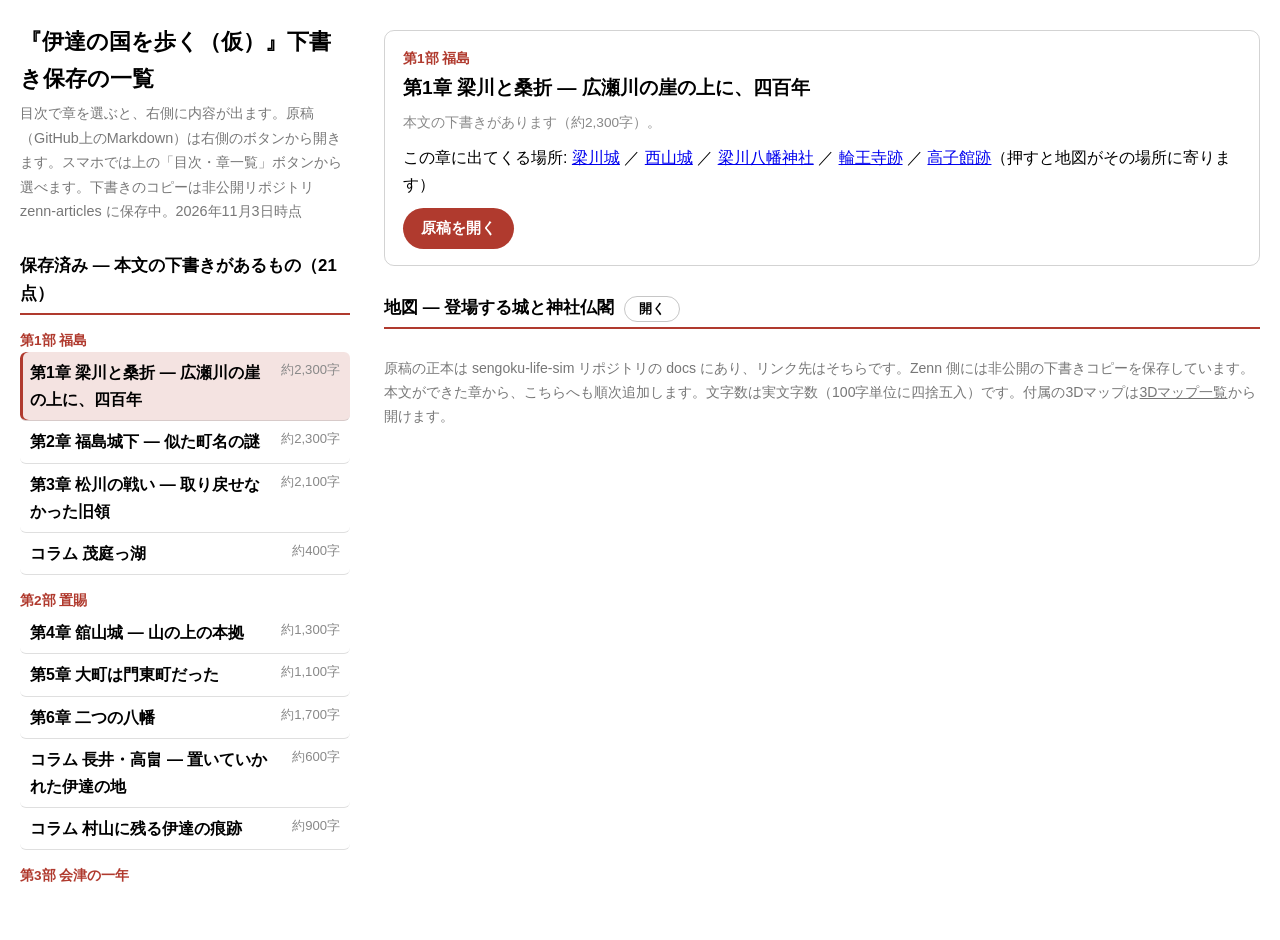
==== commit 161cf53d: "地図は初期は折りたたんで表示し、ボタンで展開できるようにした" ====
--- a/index.html
+++ b/index.html
@@ -48,6 +48,9 @@
   #detail .dmeta { color: #888; font-size: .85rem; margin: 4px 0; }
   #detail .dbody { font-size: .94rem; }
   .openBtn { display: inline-block; margin-top: 10px; padding: 8px 18px; border-radius: 999px; background: #b03a2e; color: #fff !important; text-decoration: none !important; font-weight: 700; font-size: .92rem; }
+
+  #mapToggle { margin-left: 10px; padding: 3px 14px; border-radius: 999px; border: 1px solid rgba(128,128,128,.45); background: transparent; color: inherit; font-size: .82rem; font-weight: 700; cursor: pointer; vertical-align: middle; }
+  #mapToggle:hover { background: rgba(176,58,46,.12); }
   #menuBtn { display: none; }
   @media (max-width: 900px) {
     #menuBtn { display: inline-block; position: sticky; top: 8px; z-index: 1200; padding: 8px 16px; border-radius: 999px; border: 1px solid rgba(128,128,128,.4); background: #b03a2e; color: #fff; font-weight: 700; font-size: .95rem; margin-bottom: 10px; cursor: pointer; }
@@ -137,9 +140,11 @@
     <h3>章を選ぶと、ここに内容が出ます</h3>
     <div class="dbody">目次から章を選んでください。本文の下書きがあるものは21点です。地図のピンを押しても、その場所の説明がここに出ます。</div>
   </section>
-  <h2>地図 ― 登場する城と神社仏閣</h2>
+  <h2>地図 ― 登場する城と神社仏閣<button id="mapToggle" type="button" aria-expanded="false">開く</button></h2>
+  <div id="mapWrap" style="display:none">
   <div id="map2d"></div>
   <p class="note" style="margin-top:6px">ピンを押すと、その場所の説明と、本の対応する章への案内が出ます。地図は章ごとに、登場する場所から順に増やしていきます。各場所の3D地図は<a href="./map-list.html">3Dマップ一覧</a>からも開けます。</p>
+  </div>
 
   <p class="note">原稿の正本は sengoku-life-sim リポジトリの docs にあり、リンク先はそちらです。Zenn 側には非公開の下書きコピーを保存しています。本文ができた章から、こちらへも順次追加します。文字数は実文字数（100字単位に四捨五入）です。付属の3Dマップは<a href="./map-list.html">3Dマップ一覧</a>から開けます。</p>
   </div>
@@ -173,6 +178,7 @@
     pts.push([p.lat, p.lon]);
   });
   if (pts.length) map.fitBounds(pts, { padding: [30, 30] });
+  window.__pts = pts;
 })();
 </script>
 
@@ -231,9 +237,35 @@
     if (window.innerWidth <= 900) detail.scrollIntoView({ behavior: "smooth", block: "start" });
   };
   window.__focusPlace = function(name){
-    var m = window.__markers && window.__markers[name];
-    if (m && window.__map) { window.__map.setView(m.getLatLng(), Math.max(window.__map.getZoom(), 12)); m.openPopup(); if (window.__onPlaceClick && window.PLACES) { var p = window.PLACES.filter(function(x){ return x.name === name; })[0]; if (p) window.__onPlaceClick(p); } }
+    if (window.__expandMap) window.__expandMap();
+    setTimeout(function(){
+      var m = window.__markers && window.__markers[name];
+      if (m && window.__map) {
+        window.__map.setView(m.getLatLng(), Math.max(window.__map.getZoom(), 12));
+        m.openPopup();
+        var mw = document.getElementById("mapWrap");
+        if (mw && window.innerWidth <= 900) mw.scrollIntoView({ behavior: "smooth", block: "start" });
+        if (window.__onPlaceClick && window.PLACES) { var p = window.PLACES.filter(function(x){ return x.name === name; })[0]; if (p) window.__onPlaceClick(p); }
+      }
+    }, 220);
   };
+  var mapWrap = document.getElementById("mapWrap");
+  var mapToggle = document.getElementById("mapToggle");
+  function setMap(open){
+    if (!mapWrap || !mapToggle) return;
+    mapWrap.style.display = open ? "" : "none";
+    mapToggle.textContent = open ? "閉じる" : "開く";
+    mapToggle.setAttribute("aria-expanded", open ? "true" : "false");
+    if (open) setTimeout(function(){
+      if (window.__map) {
+        window.__map.invalidateSize();
+        if (window.__pts && window.__pts.length) window.__map.fitBounds(window.__pts, { padding: [30, 30] });
+      }
+    }, 80);
+  }
+  window.__expandMap = function(){ setMap(true); };
+  if (mapToggle) mapToggle.addEventListener("click", function(){ setMap(mapWrap.style.display === "none"); });
+  if (location.hash === "#mapopen") setTimeout(function(){ setMap(true); }, 350);
   var first = document.querySelector("#side ul li");
   if (first) showChapter(first, false);
 })();
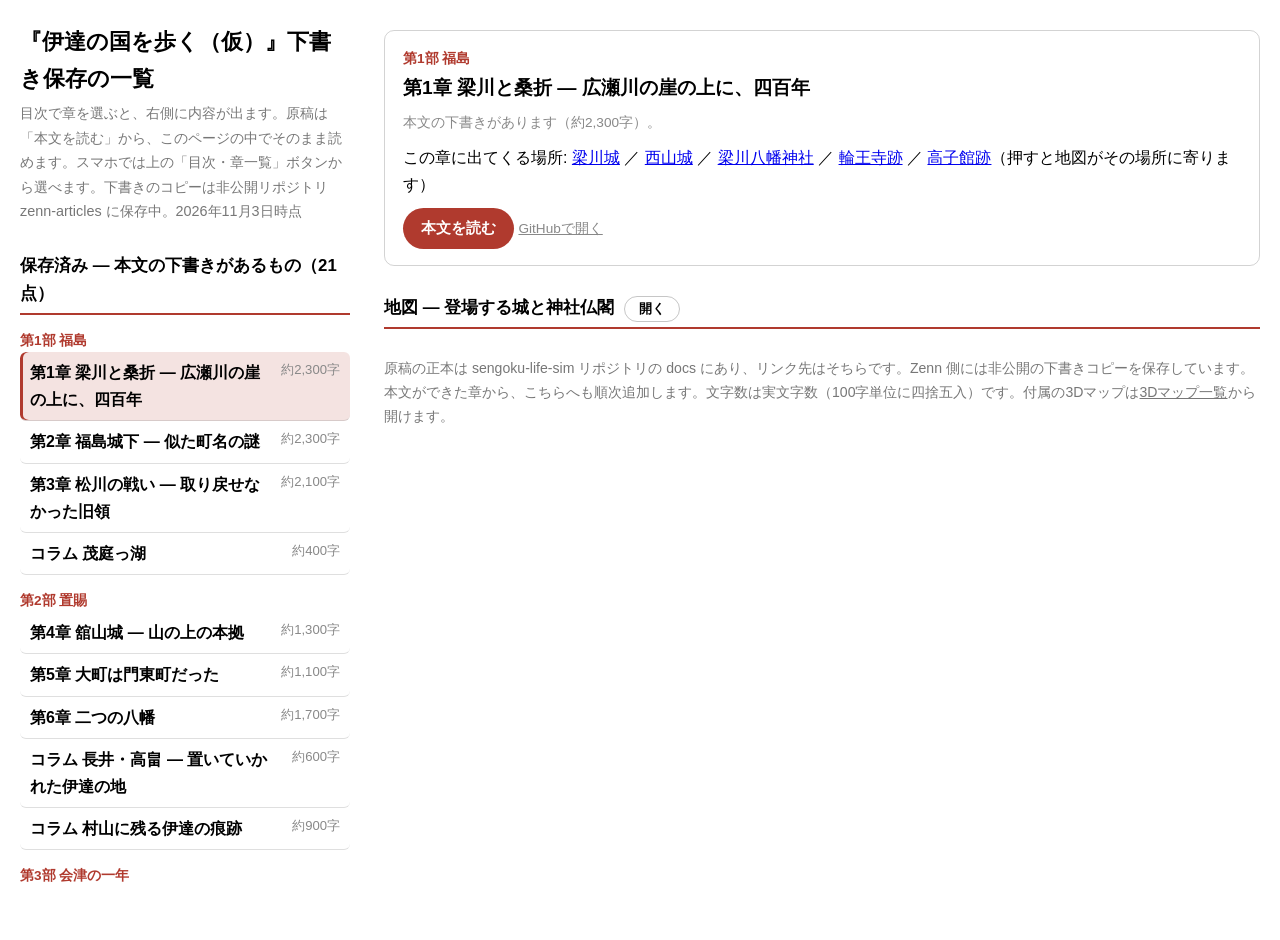
==== commit 23cac36d: "原稿をGitHubへ飛ばさずページ内で読める本文リーダーを追加（#/post/ 形式、Markdown CMS方式）" ====
--- a/index.html
+++ b/index.html
@@ -51,6 +51,21 @@
 
   #mapToggle { margin-left: 10px; padding: 3px 14px; border-radius: 999px; border: 1px solid rgba(128,128,128,.45); background: transparent; color: inherit; font-size: .82rem; font-weight: 700; cursor: pointer; vertical-align: middle; }
   #mapToggle:hover { background: rgba(176,58,46,.12); }
+
+  #reader { display: none; }
+  #reader .rnav { display: flex; justify-content: space-between; gap: 10px; margin: 14px 0; flex-wrap: wrap; }
+  #reader .rnav a { color: #b03a2e; font-weight: 700; text-decoration: none; font-size: .92rem; }
+  #reader .rnav a:hover { text-decoration: underline; }
+  #reader .rbody { font-size: 1.02rem; line-height: 1.95; }
+  #reader .rbody h1 { font-size: 1.45rem; line-height: 1.5; margin: 4px 0 14px; }
+  #reader .rbody h2 { font-size: 1.15rem; margin: 26px 0 8px; }
+  #reader .rbody h3 { font-size: 1.05rem; margin: 20px 0 6px; }
+  #reader .rbody blockquote { margin: 10px 0 18px; padding: 8px 14px; border-left: 3px solid rgba(128,128,128,.45); color: #777; font-size: .88rem; line-height: 1.7; }
+  #reader .rbody ul { list-style: disc; padding-left: 1.4em; margin: 8px 0; }
+  #reader .rbody li { display: list-item; border-bottom: none; padding: 2px 0; }
+  #reader .rbody hr { border: none; border-top: 1px solid rgba(128,128,128,.35); margin: 20px 0; }
+  #reader .rstatus { color: #888; font-size: .9rem; padding: 18px 0; }
+  #reader .rgh { font-size: .85rem; color: #888; }
   #menuBtn { display: none; }
   @media (max-width: 900px) {
     #menuBtn { display: inline-block; position: sticky; top: 8px; z-index: 1200; padding: 8px 16px; border-radius: 999px; border: 1px solid rgba(128,128,128,.4); background: #b03a2e; color: #fff; font-weight: 700; font-size: .95rem; margin-bottom: 10px; cursor: pointer; }
@@ -68,7 +83,7 @@
   <div class="layout">
   <aside id="side">
   <h1>『伊達の国を歩く（仮）』下書き保存の一覧</h1>
-  <div class="sub">目次で章を選ぶと、右側に内容が出ます。原稿（GitHub上のMarkdown）は右側のボタンから開きます。スマホでは上の「目次・章一覧」ボタンから選べます。下書きのコピーは非公開リポジトリ zenn-articles に保存中。2026年11月3日時点</div>
+  <div class="sub">目次で章を選ぶと、右側に内容が出ます。原稿は「本文を読む」から、このページの中でそのまま読めます。スマホでは上の「目次・章一覧」ボタンから選べます。下書きのコピーは非公開リポジトリ zenn-articles に保存中。2026年11月3日時点</div>
 
 
   <h2>保存済み ― 本文の下書きがあるもの（21点）</h2>
@@ -140,7 +155,13 @@
     <h3>章を選ぶと、ここに内容が出ます</h3>
     <div class="dbody">目次から章を選んでください。本文の下書きがあるものは21点です。地図のピンを押しても、その場所の説明がここに出ます。</div>
   </section>
-  <h2>地図 ― 登場する城と神社仏閣<button id="mapToggle" type="button" aria-expanded="false">開く</button></h2>
+  <section id="reader">
+    <div class="rnav"><a href="javascript:void(0)" id="readerBack">← 詳細に戻る</a><a class="rgh" id="readerGh" href="#" target="_blank" rel="noopener">GitHubで開く（編集用）</a></div>
+    <div class="rstatus" id="readerStatus" style="display:none">読み込み中…</div>
+    <article class="rbody" id="readerBody"></article>
+    <div class="rnav"><a href="javascript:void(0)" id="readerPrev"></a><a href="javascript:void(0)" id="readerNext"></a></div>
+  </section>
+  <h2 id="mapHead">地図 ― 登場する城と神社仏閣<button id="mapToggle" type="button" aria-expanded="false">開く</button></h2>
   <div id="mapWrap" style="display:none">
   <div id="map2d"></div>
   <p class="note" style="margin-top:6px">ピンを押すと、その場所の説明と、本の対応する章への案内が出ます。地図は章ごとに、登場する場所から順に増やしていきます。各場所の3D地図は<a href="./map-list.html">3Dマップ一覧</a>からも開けます。</p>
@@ -167,7 +188,7 @@
     m.on("click", function(){ if (window.__onPlaceClick) window.__onPlaceClick(p); });
     var chap = "";
     if (p.chapters && p.chapters.length) {
-      chap = "本では: " + p.chapters.map(function(c){ return '<a href="' + c.url + '" target="_blank" rel="noopener">' + c.label + '</a>'; }).join(" ／ ") + " に出てきます。";
+      chap = "本では: " + p.chapters.map(function(c){ var mm = String(c.url).match(/docs\/(book-[a-z0-9-]+)\.md/); return mm ? '<a href="#/post/' + mm[1] + '">' + c.label + '</a>' : '<a href="' + c.url + '" target="_blank" rel="noopener">' + c.label + '</a>'; }).join(" ／ ") + " に出てきます。";
     } else {
       chap = "本ではまだ取り上げていません（この地図が先行しています）。";
     }
@@ -216,7 +237,9 @@
     detail.innerHTML = '<div class="dpart">' + esc(partOf(li)) + '</div><h3>' + esc(title) + '</h3>'
       + (status ? '<div class="dmeta">' + esc(status) + '</div>' : '')
       + ph
-      + (url ? '<a class="openBtn" href="' + url + '"' + (isLocal ? '' : ' target="_blank" rel="noopener"') + '>' + (isLocal ? '開く' : '原稿を開く') + '</a>' : '');
+      + (url ? (isLocal
+          ? '<a class="openBtn" href="' + url + '">開く</a>'
+          : '<a class="openBtn" href="#/post/' + (url.match(/docs\/(book-[a-z0-9-]+)\.md/) || [])[1] + '">' + (meta.indexOf("雛形") >= 0 ? '雛形を読む' : '本文を読む') + '</a> <a class="rgh" style="font-size:.85rem;color:#888" href="' + url + '" target="_blank" rel="noopener">GitHubで開く</a>') : '');
     detail.querySelectorAll("[data-place]").forEach(function(el){
       el.addEventListener("click", function(){ if (window.__focusPlace) window.__focusPlace(el.getAttribute("data-place")); });
     });
@@ -270,5 +293,91 @@
   if (first) showChapter(first, false);
 })();
 </script>
+
+<script>
+(function(){
+  var RAW_BASE = "https://raw.githubusercontent.com/oosawak/sengoku-life-sim/main/docs/";
+  var reader = document.getElementById("reader");
+  var body = document.getElementById("readerBody");
+  var status = document.getElementById("readerStatus");
+  var gh = document.getElementById("readerGh");
+  var prevA = document.getElementById("readerPrev");
+  var nextA = document.getElementById("readerNext");
+  var detail = document.getElementById("detail");
+  var mapHead = document.getElementById("mapHead");
+  var mapWrap = document.getElementById("mapWrap");
+  var cache = {};
+  var order = [];
+  document.querySelectorAll("#side li a").forEach(function(a){
+    var mm = String(a.getAttribute("href") || "").match(/docs\/(book-[a-z0-9-]+)\.md/);
+    if (mm) order.push({ slug: mm[1], title: a.textContent.trim(), url: a.getAttribute("href") });
+  });
+  function esc(s){ return String(s).replace(/&/g,"&amp;").replace(/</g,"&lt;").replace(/>/g,"&gt;"); }
+  function inline(s){
+    return esc(s)
+      .replace(/\*\*([^*]+)\*\*/g, "<strong>$1</strong>")
+      .replace(/\[([^\]]+)\]\((https?:[^)\s]+)\)/g, '<a href="$2" target="_blank" rel="noopener">$1</a>');
+  }
+  function mdToHtml(md){
+    var lines = md.replace(/\r\n/g, "\n").split("\n");
+    var out = [], i = 0;
+    function closeList(){ if (out.list) { out.push("</ul>"); out.list = false; } }
+    out.list = false;
+    var html = [];
+    var inList = false, para = [], quote = [];
+    function flushPara(){ if (para.length) { html.push("<p>" + para.map(inline).join("") + "</p>"); para = []; } }
+    function flushQuote(){ if (quote.length) { html.push("<blockquote>" + quote.map(inline).join("<br>") + "</blockquote>"); quote = []; } }
+    function flushList(){ if (inList) { html.push("</ul>"); inList = false; } }
+    lines.forEach(function(ln){
+      var m;
+      if (/^\s*$/.test(ln)) { flushPara(); flushQuote(); flushList(); return; }
+      if ((m = ln.match(/^# (.+)$/))) { flushPara(); flushQuote(); flushList(); html.push("<h1>" + inline(m[1].replace(/^本 /, "")) + "</h1>"); return; }
+      if ((m = ln.match(/^## (.+)$/))) { flushPara(); flushQuote(); flushList(); html.push("<h2>" + inline(m[1]) + "</h2>"); return; }
+      if ((m = ln.match(/^### (.+)$/))) { flushPara(); flushQuote(); flushList(); html.push("<h3>" + inline(m[1]) + "</h3>"); return; }
+      if (/^---+$/.test(ln.trim())) { flushPara(); flushQuote(); flushList(); html.push("<hr>"); return; }
+      if ((m = ln.match(/^>\s?(.*)$/))) { flushPara(); flushList(); quote.push(m[1]); return; }
+      if ((m = ln.match(/^- (.+)$/))) { flushPara(); flushQuote(); if (!inList) { html.push("<ul>"); inList = true; } html.push("<li>" + inline(m[1]) + "</li>"); return; }
+      flushQuote(); flushList(); para.push(ln);
+    });
+    flushPara(); flushQuote(); flushList();
+    return html.join("\n");
+  }
+  function setMode(reading){
+    reader.style.display = reading ? "block" : "none";
+    if (detail) detail.style.display = reading ? "none" : "";
+    if (mapHead) mapHead.style.display = reading ? "none" : "";
+    if (mapWrap) mapWrap.style.display = reading ? "none" : (document.getElementById("mapToggle") && document.getElementById("mapToggle").getAttribute("aria-expanded") === "true" ? "" : "none");
+  }
+  function openPost(slug){
+    var idx = -1;
+    order.forEach(function(o, i){ if (o.slug === slug) idx = i; });
+    if (idx < 0) { setMode(false); return; }
+    setMode(true);
+    gh.href = order[idx].url;
+    prevA.textContent = idx > 0 ? "← " + order[idx - 1].title : "";
+    prevA.href = idx > 0 ? "#/post/" + order[idx - 1].slug : "javascript:void(0)";
+    nextA.textContent = idx < order.length - 1 ? order[idx + 1].title + " →" : "";
+    nextA.href = idx < order.length - 1 ? "#/post/" + order[idx + 1].slug : "javascript:void(0)";
+    if (window.__map) window.__map.closePopup();
+    if (cache[slug]) { status.style.display = "none"; body.innerHTML = cache[slug]; window.scrollTo({ top: 0 }); return; }
+    status.style.display = ""; status.textContent = "読み込み中…"; body.innerHTML = "";
+    fetch(RAW_BASE + slug + ".md").then(function(r){ if (!r.ok) throw new Error(r.status); return r.text(); }).then(function(md){
+      cache[slug] = mdToHtml(md);
+      status.style.display = "none";
+      body.innerHTML = cache[slug];
+      window.scrollTo({ top: 0 });
+    }).catch(function(){
+      status.innerHTML = "読み込めませんでした。時間をおいて開き直すか、<a href=\"" + order[idx].url + "\" target=\"_blank\" rel=\"noopener\">GitHubで開いて</a>ください。";
+    });
+  }
+  function route(){
+    var mm = location.hash.match(/^#\/post\/(book-[a-z0-9-]+)$/);
+    if (mm) openPost(mm[1]); else setMode(false);
+  }
+  window.addEventListener("hashchange", route);
+  document.getElementById("readerBack").addEventListener("click", function(){ history.pushState(null, "", location.pathname + location.search); route(); window.scrollTo({ top: 0 }); });
+  route();
+})();
+</script>
 </body>
 </html>
